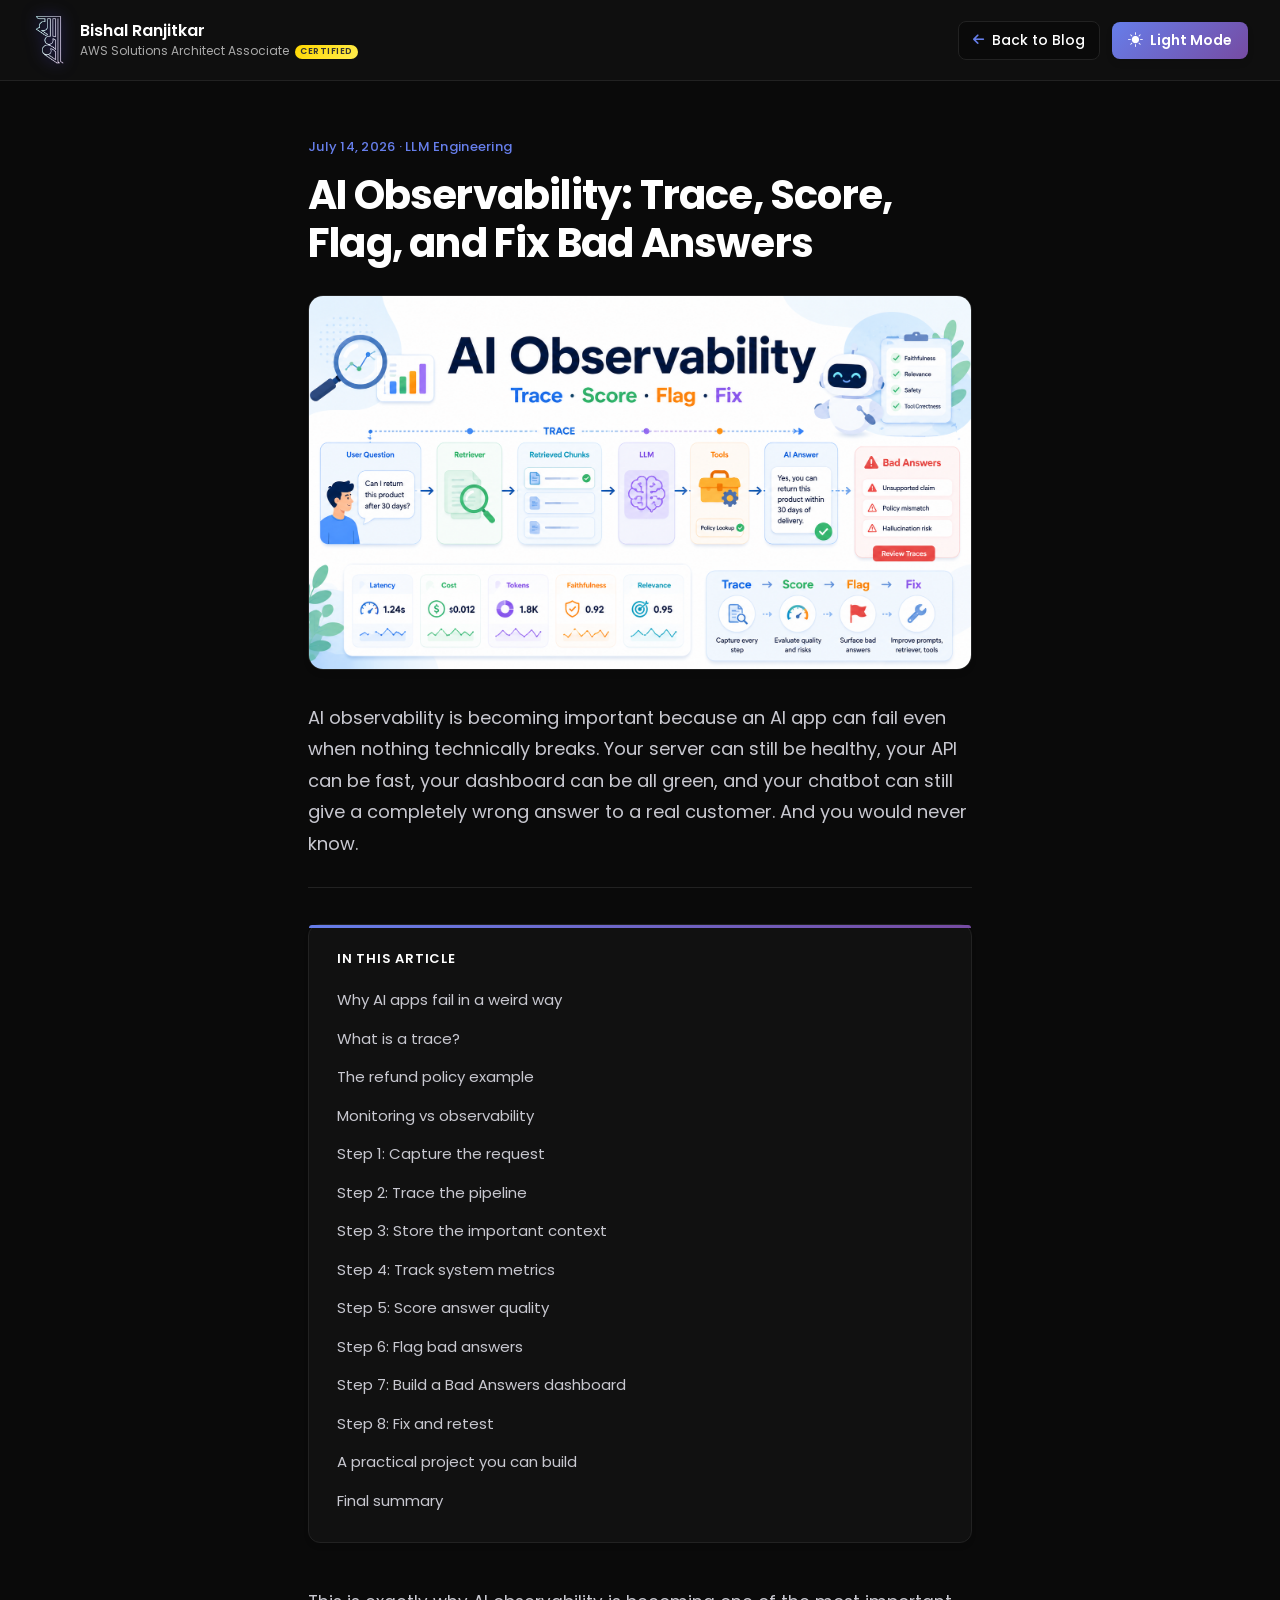
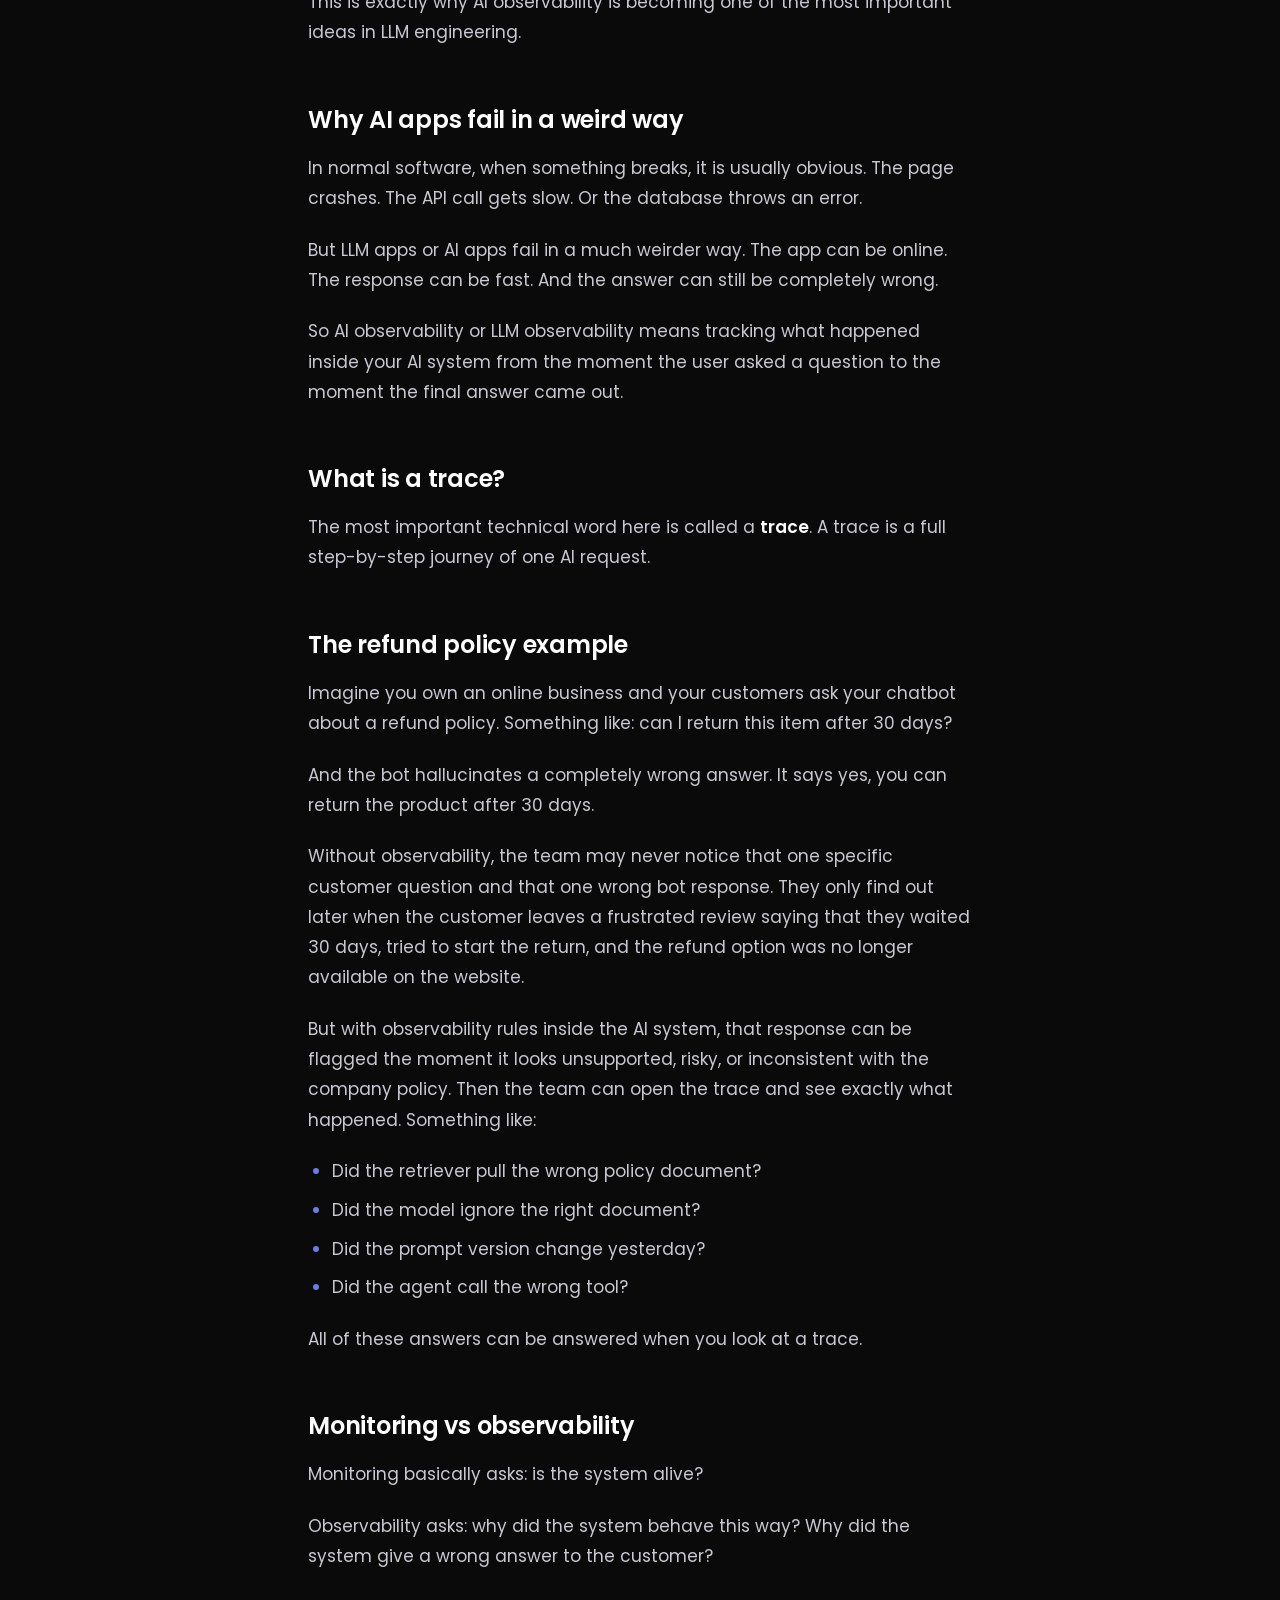
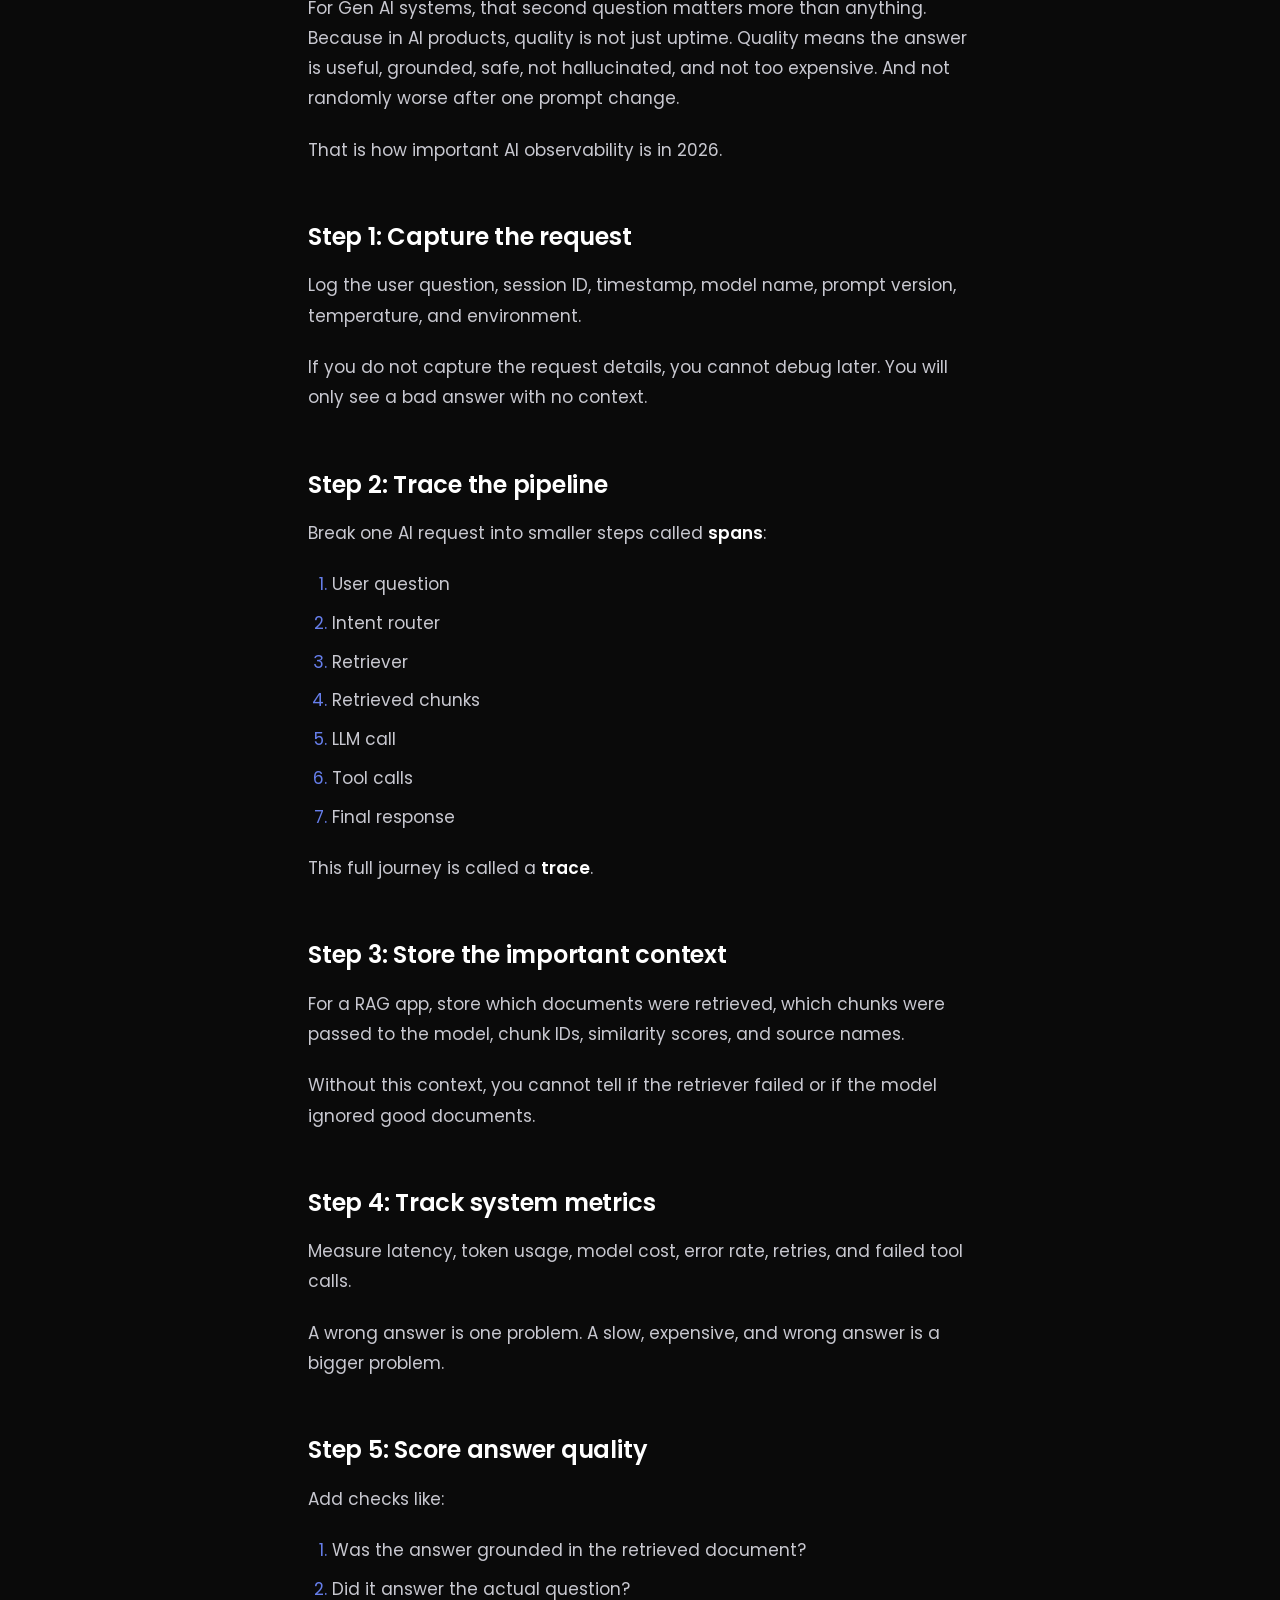
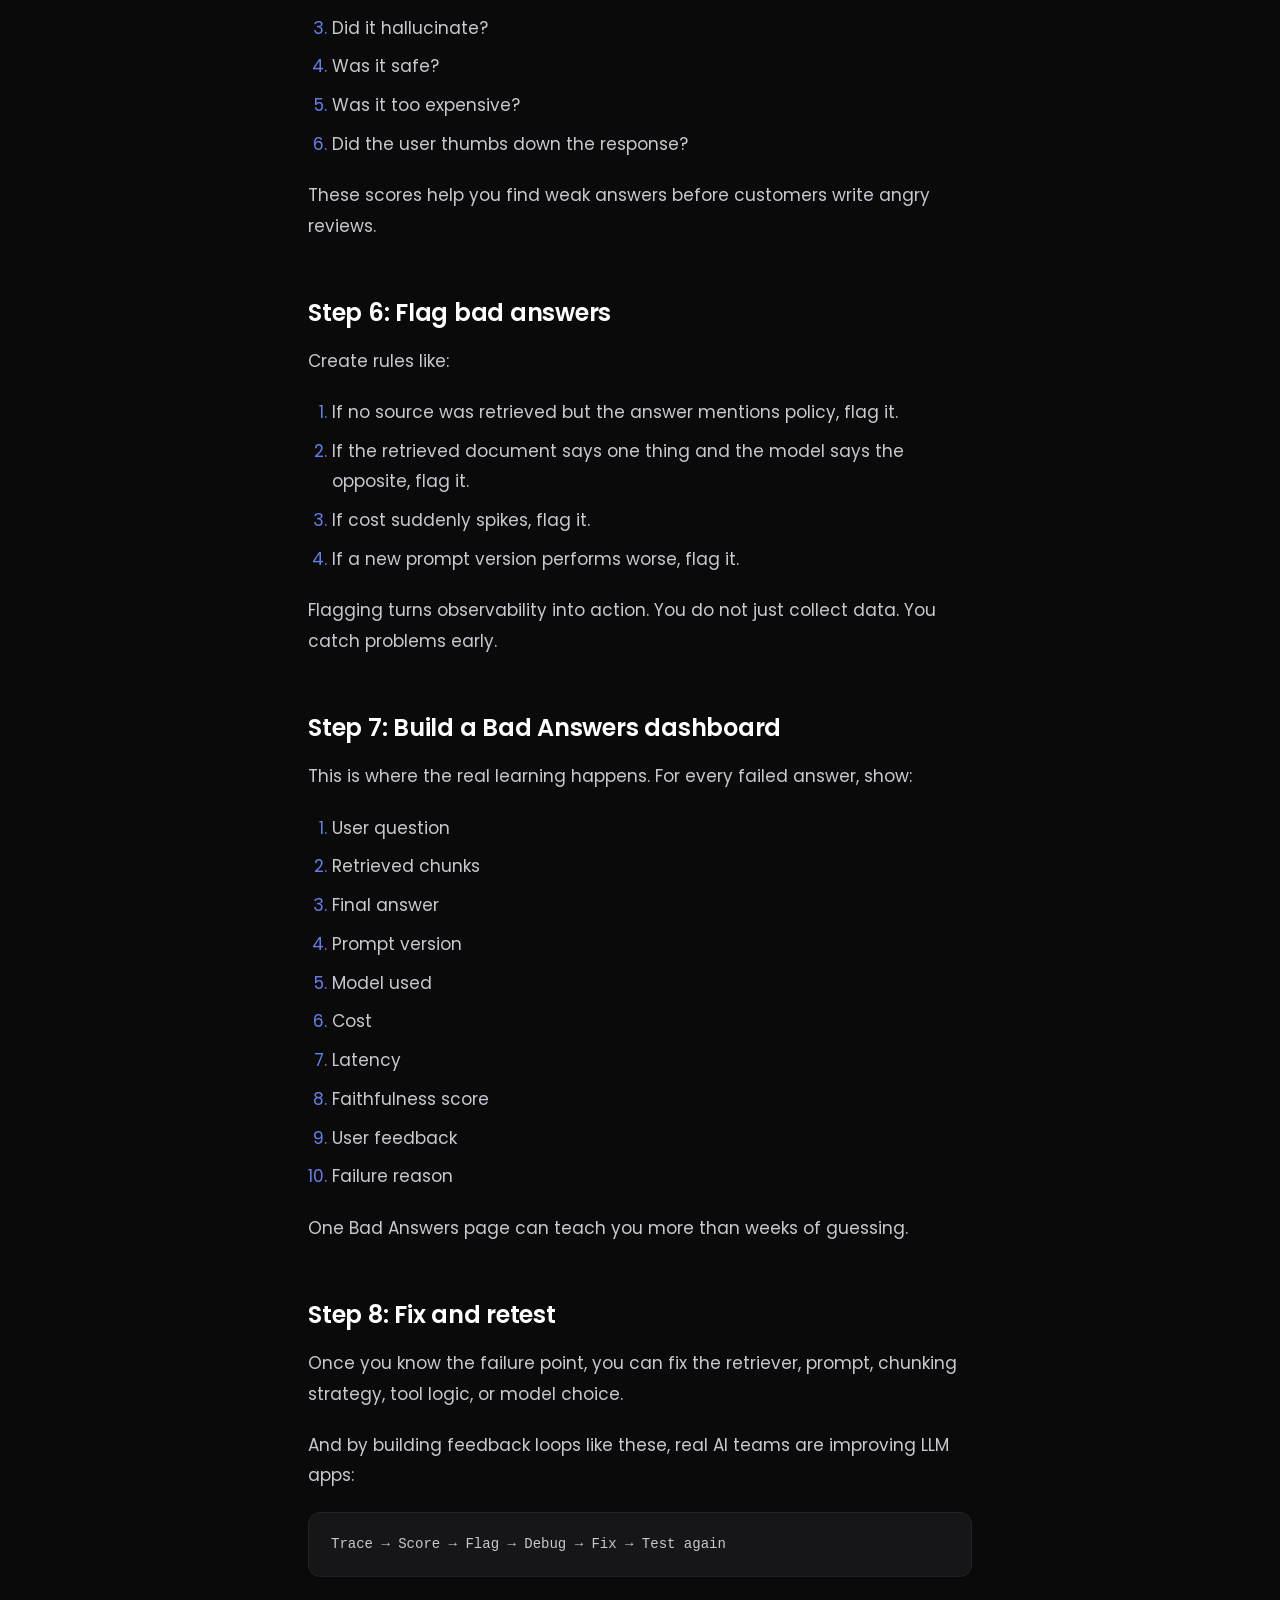
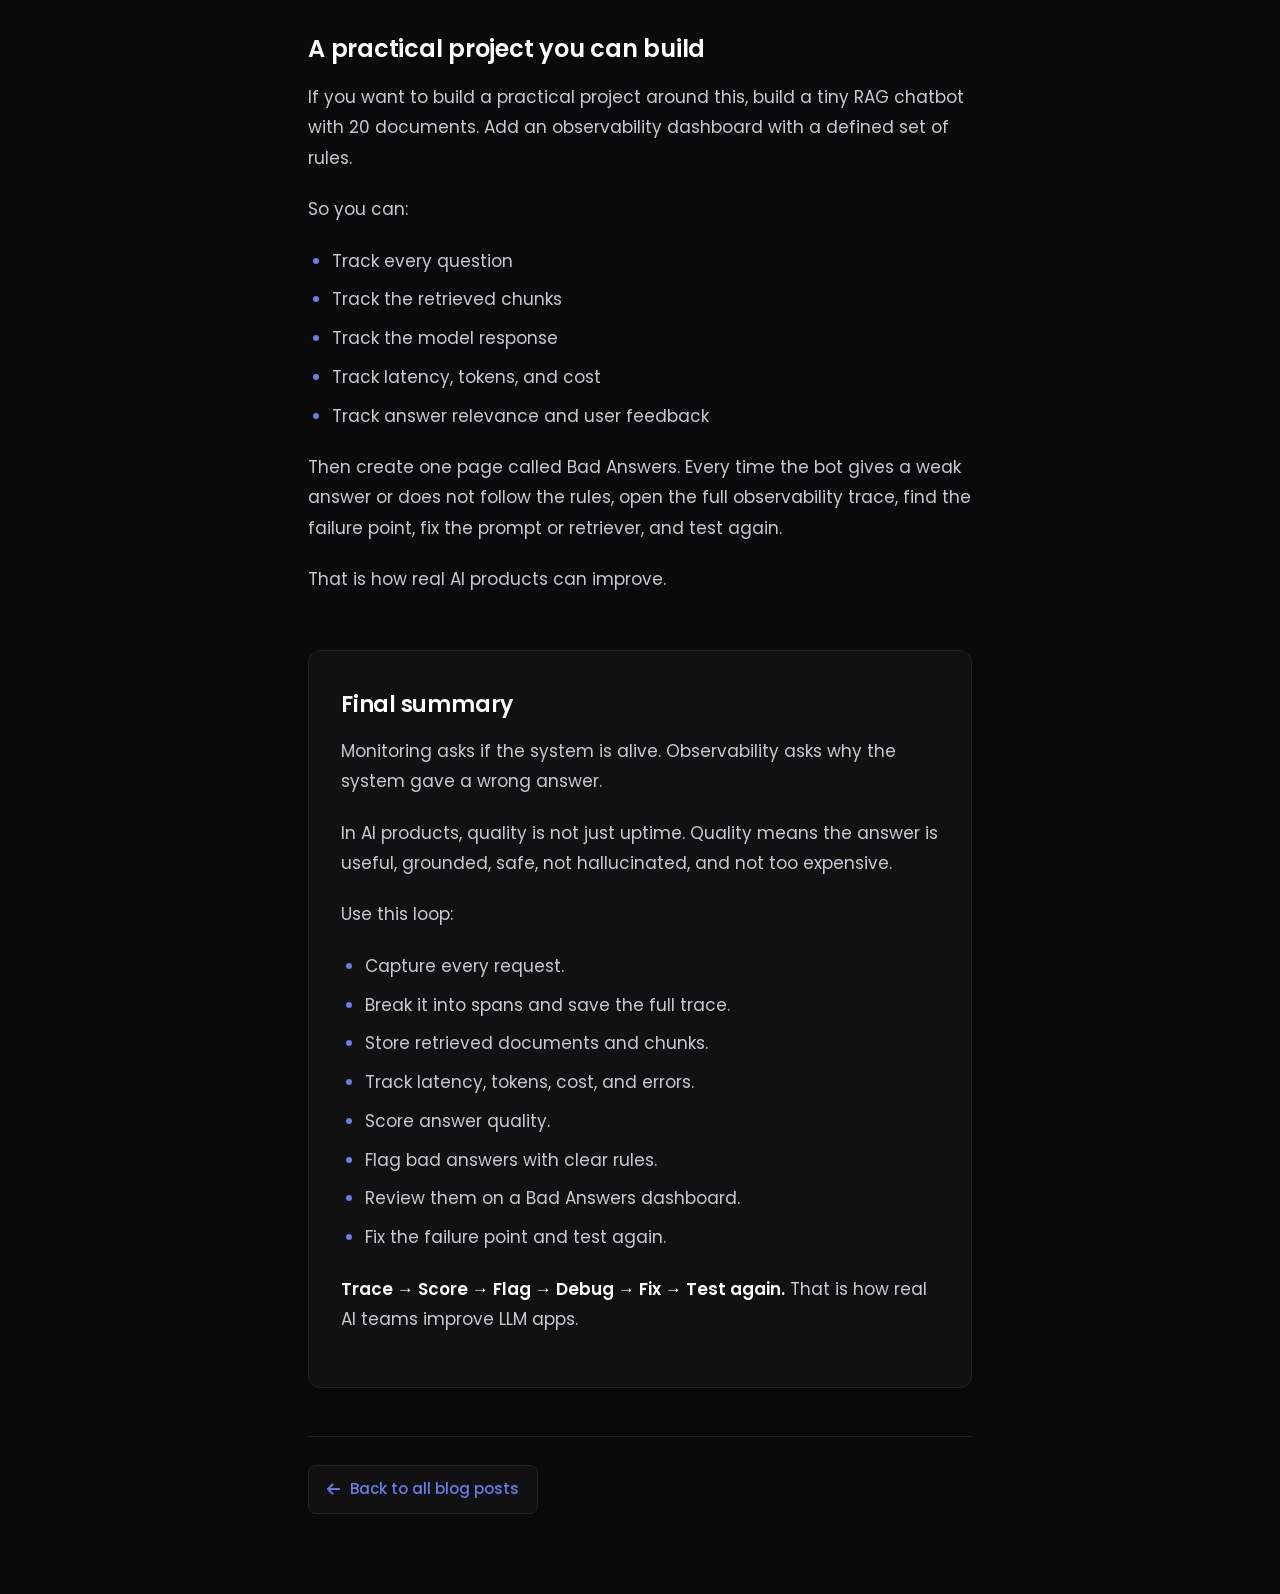
==== blog/ai-observability.html @ 238cf399 "ai observability" ====
<!DOCTYPE html>
<html lang="en" data-theme="dark">

<head>
  <meta charset="UTF-8" />
  <meta name="viewport" content="width=device-width, initial-scale=1.0" />
  <title>AI Observability: Trace, Score, Flag, and Fix Bad Answers | Bishal Ranjitkar</title>
  <meta name="description"
    content="AI observability means tracking what happened inside your AI system from the user question to the final answer. Learn traces, spans, RAG context, metrics, quality scores, bad answer flags, and the fix loop." />
  <link rel="canonical" href="https://bishalranjitkar.tech/blog/ai-observability.html" />

  <meta property="og:type" content="article" />
  <meta property="og:site_name" content="Bishal Ranjitkar" />
  <meta property="og:title" content="AI Observability: Trace, Score, Flag, and Fix Bad Answers" />
  <meta property="og:description"
    content="Why AI apps fail even when servers look healthy, what a trace is, and an 8-step guide to capture, score, flag, and fix bad LLM answers." />
  <meta property="og:url" content="https://bishalranjitkar.tech/blog/ai-observability.html" />
  <meta property="og:image" content="https://bishalranjitkar.tech/images/ai-observability.png" />
  <meta property="og:image:secure_url" content="https://bishalranjitkar.tech/images/ai-observability.png" />
  <meta property="og:image:type" content="image/png" />
  <meta property="og:image:width" content="1672" />
  <meta property="og:image:height" content="941" />
  <meta property="og:image:alt" content="AI Observability cover: Trace, Score, Flag, Fix pipeline with metrics and Bad Answers panel" />

  <meta name="twitter:card" content="summary_large_image" />
  <meta name="twitter:title" content="AI Observability: Trace, Score, Flag, and Fix Bad Answers" />
  <meta name="twitter:description"
    content="Why AI apps fail even when servers look healthy, what a trace is, and an 8-step guide to capture, score, flag, and fix bad LLM answers." />
  <meta name="twitter:image" content="https://bishalranjitkar.tech/images/ai-observability.png" />
  <meta name="twitter:image:alt" content="AI Observability cover: Trace, Score, Flag, Fix pipeline with metrics and Bad Answers panel" />

  <link rel="preconnect" href="https://fonts.googleapis.com" />
  <link rel="preconnect" href="https://fonts.gstatic.com" crossorigin />
  <link href="https://fonts.googleapis.com/css2?family=Poppins:wght@300;400;500;600;700&display=swap"
    rel="stylesheet" />
  <link rel="icon" type="image/png" href="../images/devops.png" />
  <link rel="stylesheet" href="https://cdnjs.cloudflare.com/ajax/libs/font-awesome/6.0.0-beta3/css/all.min.css" />
  <link rel="stylesheet" href="https://cdn.jsdelivr.net/npm/bootstrap-icons@1.11.3/font/bootstrap-icons.min.css" />
  <link rel="stylesheet" href="../style.css" />
</head>

<body class="blog-post-page">
  <header class="blog-post-header">
    <a href="../index.html" class="blog-post-brand" aria-label="Home">
      <img src="../images/logo.png" alt="" class="blog-post-brand-logo" />
      <div class="blog-post-brand-info">
        <span class="blog-post-brand-name">Bishal Ranjitkar</span>
        <p class="blog-post-brand-title">AWS Solutions Architect Associate <span class="certified-tag">Certified</span></p>
      </div>
    </a>
    <nav class="blog-post-header-actions" aria-label="Blog navigation">
      <a href="../index.html#blog" class="blog-post-back">
        <i class="fa-solid fa-arrow-left" aria-hidden="true"></i>
        <span>Back to Blog</span>
      </a>
      <button type="button" class="blog-post-theme-toggle" id="blog-theme-toggle" aria-label="Toggle theme">
        <i class="bi bi-brightness-high-fill icon" aria-hidden="true"></i>
        <span id="blog-theme-text">Light Mode</span>
      </button>
    </nav>
  </header>

  <article class="blog-post-container">
    <p class="blog-post-meta">July 14, 2026 · LLM Engineering</p>
    <h1>AI Observability: Trace, Score, Flag, and Fix Bad Answers</h1>

    <figure class="blog-post-cover">
      <img src="../images/ai-observability.png"
        alt="AI Observability cover showing Trace, Score, Flag, Fix pipeline with metrics and Bad Answers panel"
        width="1672" height="941" />
    </figure>

    <p class="blog-post-lead">
      AI observability is becoming important because an AI app can fail even when nothing technically breaks.
      Your server can still be healthy, your API can be fast, your dashboard can be all green, and your chatbot can
      still give a completely wrong answer to a real customer. And you would never know.
    </p>

    <nav class="blog-post-toc" aria-label="Table of contents">
      <h2>In this article</h2>
      <ul>
        <li><a href="#why-it-matters">Why AI apps fail in a weird way</a></li>
        <li><a href="#what-is-trace">What is a trace?</a></li>
        <li><a href="#refund-example">The refund policy example</a></li>
        <li><a href="#monitoring-vs-observability">Monitoring vs observability</a></li>
        <li><a href="#step-1">Step 1: Capture the request</a></li>
        <li><a href="#step-2">Step 2: Trace the pipeline</a></li>
        <li><a href="#step-3">Step 3: Store the important context</a></li>
        <li><a href="#step-4">Step 4: Track system metrics</a></li>
        <li><a href="#step-5">Step 5: Score answer quality</a></li>
        <li><a href="#step-6">Step 6: Flag bad answers</a></li>
        <li><a href="#step-7">Step 7: Build a Bad Answers dashboard</a></li>
        <li><a href="#step-8">Step 8: Fix and retest</a></li>
        <li><a href="#practice-project">A practical project you can build</a></li>
        <li><a href="#summary">Final summary</a></li>
      </ul>
    </nav>

    <div class="blog-post-body">
      <p>
        This is exactly why AI observability is becoming one of the most important ideas in LLM engineering.
      </p>

      <h2 id="why-it-matters">Why AI apps fail in a weird way</h2>
      <p>
        In normal software, when something breaks, it is usually obvious. The page crashes. The API call gets slow.
        Or the database throws an error.
      </p>
      <p>
        But LLM apps or AI apps fail in a much weirder way. The app can be online. The response can be fast.
        And the answer can still be completely wrong.
      </p>
      <p>
        So AI observability or LLM observability means tracking what happened inside your AI system from the
        moment the user asked a question to the moment the final answer came out.
      </p>

      <h2 id="what-is-trace">What is a trace?</h2>
      <p>
        The most important technical word here is called a <strong>trace</strong>. A trace is a full step-by-step
        journey of one AI request.
      </p>

      <h2 id="refund-example">The refund policy example</h2>
      <p>
        Imagine you own an online business and your customers ask your chatbot about a refund policy.
        Something like: can I return this item after 30 days?
      </p>
      <p>
        And the bot hallucinates a completely wrong answer. It says yes, you can return the product after 30 days.
      </p>
      <p>
        Without observability, the team may never notice that one specific customer question and that one wrong bot
        response. They only find out later when the customer leaves a frustrated review saying that they waited 30
        days, tried to start the return, and the refund option was no longer available on the website.
      </p>
      <p>
        But with observability rules inside the AI system, that response can be flagged the moment it looks
        unsupported, risky, or inconsistent with the company policy. Then the team can open the trace and see exactly
        what happened. Something like:
      </p>
      <ul>
        <li>Did the retriever pull the wrong policy document?</li>
        <li>Did the model ignore the right document?</li>
        <li>Did the prompt version change yesterday?</li>
        <li>Did the agent call the wrong tool?</li>
      </ul>
      <p>All of these answers can be answered when you look at a trace.</p>

      <h2 id="monitoring-vs-observability">Monitoring vs observability</h2>
      <p>
        Monitoring basically asks: is the system alive?
      </p>
      <p>
        Observability asks: why did the system behave this way? Why did the system give a wrong answer to the
        customer?
      </p>
      <p>
        For Gen AI systems, that second question matters more than anything. Because in AI products, quality is not
        just uptime. Quality means the answer is useful, grounded, safe, not hallucinated, and not too expensive.
        And not randomly worse after one prompt change.
      </p>
      <p>
        That is how important AI observability is in 2026.
      </p>

      <h2 id="step-1">Step 1: Capture the request</h2>
      <p>
        Log the user question, session ID, timestamp, model name, prompt version, temperature, and environment.
      </p>
      <p>
        If you do not capture the request details, you cannot debug later. You will only see a bad answer with no
        context.
      </p>

      <h2 id="step-2">Step 2: Trace the pipeline</h2>
      <p>
        Break one AI request into smaller steps called <strong>spans</strong>:
      </p>
      <ol>
        <li>User question</li>
        <li>Intent router</li>
        <li>Retriever</li>
        <li>Retrieved chunks</li>
        <li>LLM call</li>
        <li>Tool calls</li>
        <li>Final response</li>
      </ol>
      <p>
        This full journey is called a <strong>trace</strong>.
      </p>

      <h2 id="step-3">Step 3: Store the important context</h2>
      <p>
        For a RAG app, store which documents were retrieved, which chunks were passed to the model, chunk IDs,
        similarity scores, and source names.
      </p>
      <p>
        Without this context, you cannot tell if the retriever failed or if the model ignored good documents.
      </p>

      <h2 id="step-4">Step 4: Track system metrics</h2>
      <p>
        Measure latency, token usage, model cost, error rate, retries, and failed tool calls.
      </p>
      <p>
        A wrong answer is one problem. A slow, expensive, and wrong answer is a bigger problem.
      </p>

      <h2 id="step-5">Step 5: Score answer quality</h2>
      <p>Add checks like:</p>
      <ol>
        <li>Was the answer grounded in the retrieved document?</li>
        <li>Did it answer the actual question?</li>
        <li>Did it hallucinate?</li>
        <li>Was it safe?</li>
        <li>Was it too expensive?</li>
        <li>Did the user thumbs down the response?</li>
      </ol>
      <p>
        These scores help you find weak answers before customers write angry reviews.
      </p>

      <h2 id="step-6">Step 6: Flag bad answers</h2>
      <p>Create rules like:</p>
      <ol>
        <li>If no source was retrieved but the answer mentions policy, flag it.</li>
        <li>If the retrieved document says one thing and the model says the opposite, flag it.</li>
        <li>If cost suddenly spikes, flag it.</li>
        <li>If a new prompt version performs worse, flag it.</li>
      </ol>
      <p>
        Flagging turns observability into action. You do not just collect data. You catch problems early.
      </p>

      <h2 id="step-7">Step 7: Build a Bad Answers dashboard</h2>
      <p>
        This is where the real learning happens. For every failed answer, show:
      </p>
      <ol>
        <li>User question</li>
        <li>Retrieved chunks</li>
        <li>Final answer</li>
        <li>Prompt version</li>
        <li>Model used</li>
        <li>Cost</li>
        <li>Latency</li>
        <li>Faithfulness score</li>
        <li>User feedback</li>
        <li>Failure reason</li>
      </ol>
      <p>
        One Bad Answers page can teach you more than weeks of guessing.
      </p>

      <h2 id="step-8">Step 8: Fix and retest</h2>
      <p>
        Once you know the failure point, you can fix the retriever, prompt, chunking strategy, tool logic, or model
        choice.
      </p>
      <p>
        And by building feedback loops like these, real AI teams are improving LLM apps:
      </p>
      <pre><code>Trace → Score → Flag → Debug → Fix → Test again</code></pre>

      <h2 id="practice-project">A practical project you can build</h2>
      <p>
        If you want to build a practical project around this, build a tiny RAG chatbot with 20 documents. Add an
        observability dashboard with a defined set of rules.
      </p>
      <p>So you can:</p>
      <ul>
        <li>Track every question</li>
        <li>Track the retrieved chunks</li>
        <li>Track the model response</li>
        <li>Track latency, tokens, and cost</li>
        <li>Track answer relevance and user feedback</li>
      </ul>
      <p>
        Then create one page called Bad Answers. Every time the bot gives a weak answer or does not follow the rules,
        open the full observability trace, find the failure point, fix the prompt or retriever, and test again.
      </p>
      <p>
        That is how real AI products can improve.
      </p>

      <section class="blog-post-summary" id="summary">
        <h2>Final summary</h2>
        <p>
          Monitoring asks if the system is alive. Observability asks why the system gave a wrong answer.
        </p>
        <p>
          In AI products, quality is not just uptime. Quality means the answer is useful, grounded, safe, not
          hallucinated, and not too expensive.
        </p>
        <p>Use this loop:</p>
        <ul>
          <li>Capture every request.</li>
          <li>Break it into spans and save the full trace.</li>
          <li>Store retrieved documents and chunks.</li>
          <li>Track latency, tokens, cost, and errors.</li>
          <li>Score answer quality.</li>
          <li>Flag bad answers with clear rules.</li>
          <li>Review them on a Bad Answers dashboard.</li>
          <li>Fix the failure point and test again.</li>
        </ul>
        <p>
          <strong>Trace → Score → Flag → Debug → Fix → Test again.</strong> That is how real AI teams improve LLM
          apps.
        </p>
      </section>

      <div class="blog-post-footer-nav">
        <a href="../index.html#blog"><i class="fa-solid fa-arrow-left"></i> Back to all blog posts</a>
      </div>
    </div>
  </article>

  <script>
    (function () {
      const toggleBtn = document.getElementById("blog-theme-toggle");
      const text = document.getElementById("blog-theme-text");
      const icon = toggleBtn.querySelector("i");

      let theme = localStorage.getItem("theme") || "dark";

      function applyTheme(t) {
        document.documentElement.setAttribute("data-theme", t);
        localStorage.setItem("theme", t);
        if (t === "dark") {
          icon.className = "bi bi-brightness-high-fill icon";
          text.textContent = "Light Mode";
        } else {
          icon.className = "bi bi-moon-stars-fill icon";
          text.textContent = "Dark Mode";
        }
      }

      applyTheme(theme);

      toggleBtn.addEventListener("click", function () {
        theme = theme === "dark" ? "light" : "dark";
        applyTheme(theme);
      });
    })();
  </script>
</body>

</html>
---- style.css ----
* {
  margin: 0;
  padding: 0;
  box-sizing: border-box;
}

/* --- THEME VARIABLES --- */
:root {
  /* Default Dark Mode */
  --bg-color: #0a0a0a;
  --secondary-bg: #111;
  --border-color: #222;
  --text-color: #fff;
  --secondary-text: #aaa;
  --highlight-color: #667eea;
  /* Button Gradient (Standard) */
  --accent-gradient: linear-gradient(135deg, #667eea 0%, #764ba2 100%);
  /* Text Gradient (Brighter for Dark Mode visibility) */
  --text-gradient: linear-gradient(135deg, #84a9ff 0%, #9c82e6 100%);
  --card-hover-shadow: rgba(118, 75, 162, 0.5);
  --button-text: #fff;
  /* n8n Chat Variables (WhatsApp Green Theme) */
  --chat--color--primary: #128C7E;
  --chat--color--secondary: #25D366;
  --chat--background-color: var(--bg-color);
  --chat--header--background: linear-gradient(135deg, #25D366 0%, #128C7E 100%);
  --chat--header--color: #fff;
  --chat--message--bot--background: var(--secondary-bg);
  --chat--message--bot--color: var(--text-color);
  --chat--message--user--background: #25D366;
  --chat--message--user--color: #fff;
  --chat--toggle--background: linear-gradient(135deg, #25D366 0%, #128C7E 100%);
  --chat--toggle--color: #fff;
  --chat--font-family: "Poppins", sans-serif;
}


/* Light Mode Overrides */
[data-theme="light"] {
  --bg-color: #f8f9fa;
  --secondary-bg: #ffffff;
  --border-color: #e2e8f0;
  --text-color: #2d3748;
  --secondary-text: #4a5568;
  --highlight-color: #4f46e5;
  /* In Light Mode, Text matches Button exactly */
  --accent-gradient: linear-gradient(135deg, #4f46e5 0%, #7c3aed 100%);
  --text-gradient: var(--accent-gradient);
  --card-hover-shadow: rgba(79, 70, 229, 0.2);
  --button-text: #fff;

  /* n8n Chat Variables (Light Override) */
  --chat--background-color: var(--bg-color);
  --chat--message--bot--background: var(--secondary-bg);
  --chat--message--message-bot--color: var(--text-color);
}

body {
  font-family: "Poppins", sans-serif;
  background-color: var(--bg-color);
  color: var(--text-color);
  overflow-x: hidden;
  transition: background-color 0.3s ease, color 0.3s ease;
}

.container {
  display: flex;
  min-height: 100vh;
}

.sidebar {
  width: 270px;
  background-color: var(--secondary-bg);
  padding: 20px 0;
  border-right: 1px solid var(--border-color);
  position: fixed;
  height: 100vh;
  overflow-y: auto;
  display: flex;
  flex-direction: column;
  align-items: center;
  transition: transform 0.3s ease-in-out, background-color 0.3s ease, border-color 0.3s ease;
}

.profile,
.nav-item:not(#theme-toggle) {
  width: 90%;
}

a.profile {
  text-decoration: none;
  color: inherit;
  cursor: pointer;
}

a.profile:focus-visible {
  outline: 2px solid var(--highlight-color);
  outline-offset: 4px;
  border-radius: 8px;
}

.profile {
  display: flex;
  align-items: center;
  margin-bottom: 10px;
  padding-bottom: 12px;
  border-bottom: 1px solid var(--border-color);
}

.profile-logo {
  width: 45px;
  height: 65px;
  /* Fixed height to match text roughly */
  object-fit: contain;
  margin-right: -8px;
  /* Pull text slightly closer if needed, or adjust */
  filter: drop-shadow(0 0 8px rgba(79, 70, 229, 0.8));
}

[data-theme="light"] .profile-logo {
  /* Use invert to make white text black, then apply a strong color filter to get the purple/blue brand color */
  filter: invert(30%) sepia(90%) saturate(3000%) hue-rotate(240deg) brightness(90%) contrast(110%);
}

.profile-info {
  flex: 1;
  margin-left: 15px;
}

.profile-info h2 {
  font-size: 1.2rem;
  font-weight: 600;
  margin-bottom: 4px;
}

.profile-info p {
  font-size: 0.85rem;
  color: var(--secondary-text);
}

.profile-info .certified-tag {
  margin-left: 4px;
  padding: 1px 6px;
  font-size: 0.6rem;
}

.nav-item {
  display: flex;
  align-items: center;
  padding: 13px 16px;
  margin-bottom: 6px;
  border-radius: 10px;
  cursor: pointer;
  transition: all 0.3s ease;
  font-size: 1rem;
  font-weight: 500;
  width: 90%;
  color: var(--secondary-text);
}

.nav-item:hover {
  background-color: rgba(255, 255, 255, 0.05);
  transform: translateX(4px);
  color: var(--text-color);
}

[data-theme="light"] .nav-item:hover {
  background-color: rgba(0, 0, 0, 0.05);
}

.nav-item.active {
  background-color: rgba(255, 255, 255, 0.05);
  color: var(--text-color);
  border-left: 3px solid var(--highlight-color);
}

[data-theme="light"] .nav-item.active {
  background-color: rgba(0, 0, 0, 0.05);
}

.nav-item .icon {
  margin-right: 15px;
  font-size: 1.1rem;
  min-width: 20px;
  text-align: center;
}

.nav-item[data-section="contact"] {
  margin-bottom: 18px;
}

/* --- THEME TOGGLE BUTTON STYLES --- */
#theme-toggle {
  margin-top: auto;
  /* Push to bottom */
  margin-bottom: 20px;
  /* Space from bottom edge */
  width: 80%;
  /* Slightly narrower than full width for button look */
  background: var(--accent-gradient);
  /* Gradient background */
  color: #fff !important;
  /* Force white text */
  border: none;
  border-radius: 8px;
  /* Rounded corners */
  justify-content: center;
  /* Center text */
  padding: 8px 16px;
  align-self: center;
  /* Center in sidebar */
  box-shadow: 0 4px 6px rgba(0, 0, 0, 0.1);
  font-weight: 600;
}

#theme-toggle:hover {
  transform: translateY(-2px);
  box-shadow: 0 5px 15px rgba(102, 126, 234, 0.4);
  background: var(--accent-gradient);
  color: #fff;
}

#theme-toggle .icon {
  color: #fff !important;
  margin-right: 8px;
  font-size: 0.9rem;
}

[data-theme="light"] #theme-toggle:hover {
  background: var(--accent-gradient);
  color: #fff;
}

/* --- SIDEBAR FOOTER (CTRL + K Hint) --- */
.sidebar-footer {
  padding-bottom: 15px;
  width: 100%;
  text-align: center;
  font-size: 0.8rem;
  color: var(--secondary-text);
}

.sidebar-footer kbd {
  background-color: var(--bg-color);
  border: 1px solid var(--border-color);
  border-radius: 4px;
  padding: 2px 6px;
  font-family: "Consolas", monospace;
  font-size: 0.75rem;
  box-shadow: 0 2px 0 var(--border-color);
  margin: 0 2px;
  color: var(--text-color);
}

.main-content {
  flex: 1;
  margin-left: 280px;
  padding: 40px 60px;
  transition: margin-left 0.3s ease;
}

.section {
  display: none;
  animation: fadeIn 0.8s ease-in-out;
  scroll-margin-top: 80px;
}

.section.active {
  display: block;
}

@keyframes fadeIn {
  from {
    opacity: 0;
    transform: translateY(20px);
  }

  to {
    opacity: 1;
    transform: translateY(0);
  }
}

@keyframes float {
  0% {
    transform: translateY(0);
  }

  50% {
    transform: translateY(20px);
  }

  100% {
    transform: translateY(0);
  }
}

.hero {
  display: flex;
  align-items: center;
  justify-content: space-between;
  margin-bottom: 60px;
  gap: 40px;
  flex-wrap: wrap-reverse;
}

.hero-text {
  flex: 1;
  min-width: 300px;
}

.hero h1 {
  font-size: 3rem;
  font-weight: 600;
  line-height: 1.2;
  margin-bottom: 1rem;
}

.hero h1 .intro-line {
  font-size: 3rem;
}

.hero h1 .title-line {
  font-size: 2.2rem;
  display: inline-block;
  margin-top: 0.3rem;

}

/* UPDATED: Uses --text-gradient for brightness control */
.hero .highlight {
  background: var(--text-gradient);
  -webkit-background-clip: text;
  -webkit-text-fill-color: transparent;
  background-clip: text;
}

.hero p {
  font-size: 1rem;
  color: var(--secondary-text);
  line-height: 1.8;
  max-width: 600px;
  margin-bottom: 2rem;
  text-align: left;
}

.hero-buttons {
  display: flex;
  gap: 15px;
  margin-top: 2rem;
  flex-wrap: wrap;
}

.btn {
  display: inline-flex;
  align-items: center;
  padding: 12px 24px;
  border-radius: 8px;
  font-weight: 500;
  text-decoration: none;
  transition: all 0.3s ease;
  font-size: 1rem;
}

.btn i {
  margin-right: 8px;
}

.btn-primary {
  background: var(--accent-gradient);
  color: #fff;
  border: none;
}

.btn-secondary {
  background-color: transparent;
  border: 2px solid var(--highlight-color);
  color: var(--highlight-color);
}

.btn-primary:hover {
  box-shadow: 0 5px 15px rgba(102, 126, 234, 0.4);
  transform: translateY(-2px);
}

.btn-secondary:hover {
  background-color: var(--highlight-color);
  color: #fff;
  transform: translateY(-2px);
}

.hero-image {
  width: 350px;
  height: 350px;
  border-radius: 50%;
  object-fit: cover;
  border: 4px solid var(--secondary-bg);
  box-shadow: 0 0 20px rgba(102, 126, 234, 0.3);
  animation: float 4s ease-in-out infinite;
}

.skills-section {
  margin-top: 60px;
}

.skills-section h3 {
  font-size: 1.5rem;
  margin-bottom: 30px;
  color: var(--text-color);
}

.skills-grid {
  display: grid;
  grid-template-columns: repeat(4, 1fr);
  gap: 20px;
}

.skill-card {
  background-color: var(--secondary-bg);
  padding: 20px;
  border-radius: 12px;
  border: 2px solid transparent;
  text-align: center;
  cursor: pointer;
  position: relative;
  transition: all 0.3s ease;
  z-index: 0;
  overflow: hidden;
  box-shadow: 0 4px 6px rgba(0, 0, 0, 0.1);
}

.skill-card::before {
  content: "";
  position: absolute;
  inset: 0;
  border-radius: 12px;
  padding: 2px;
  background: linear-gradient(135deg, #667eea, #764ba2);
  -webkit-mask: linear-gradient(#fff 0 0) content-box,
    linear-gradient(#fff 0 0);
  -webkit-mask-composite: xor;
  mask: linear-gradient(#fff 0 0) content-box,
    linear-gradient(#fff 0 0);
  mask-composite: exclude;
  mask-composite: exclude;
  z-index: -1;
  opacity: 0;
  transition: opacity 0.4s ease;
}

.skill-card:hover::before {
  opacity: 1;
}

.skill-card:hover {
  transform: translateY(-5px);
  box-shadow: 0 0 25px var(--card-hover-shadow);
}

.skill-card .icon {
  font-size: 2.5rem;
  margin-bottom: 10px;
  transition: transform 0.3s ease;
}

[data-theme="dark"] .skill-card .icon i,
[data-theme="dark"] .skill-card .icon img {
  filter: brightness(0) invert(1);
}

[data-theme="light"] .skill-card .icon i,
[data-theme="light"] .skill-card .icon img {
  filter: brightness(0);
  color: #000;
}

.skill-card:hover .icon {
  transform: scale(1.1);
}

.skill-modal {
  display: none;
  position: fixed;
  top: 0;
  left: 0;
  right: 0;
  bottom: 0;
  background: rgba(0, 0, 0, 0.7);
  justify-content: center;
  align-items: center;
  z-index: 2000;
  padding: 20px;
}

.skill-modal.active {
  display: flex;
  animation: simpleFade 0.3s ease;
}

.modal-content {
  background-color: var(--secondary-bg);
  border-radius: 16px;
  padding: 30px;
  max-width: 500px;
  width: 100%;
  text-align: center;
  position: relative;
  border: none;
  overflow: hidden;
  z-index: 0;
  box-shadow: 0 0 25px var(--card-hover-shadow);
  animation: simpleFade 0.3s ease;
  color: var(--text-color);
}

.modal-icon {
  font-size: 5rem;
  /* Increased from 3rem */
  margin-bottom: 20px;
  display: flex;
  justify-content: center;
  align-items: center;
  transition: transform 0.3s ease;
}

.modal-icon img,
.modal-icon svg {
  width: 80px;
  /* Force image scaling */
  height: 80px;
}

[data-theme="dark"] .modal-icon i,
[data-theme="dark"] .modal-icon img {
  filter: brightness(0) invert(1);
}

[data-theme="light"] .modal-icon i,
[data-theme="light"] .modal-icon img {
  filter: brightness(0);
  color: #000;
}

.modal-content h3 {
  font-size: 1.5rem;
  margin-bottom: 10px;
}

.modal-content p {
  color: var(--secondary-text);
  font-size: 0.95rem;
  line-height: 1.6;
}

/* --- CERTIFICATE MODAL STYLES --- */
.cert-modal {
  display: none;
  position: fixed;
  top: 0;
  left: 0;
  right: 0;
  bottom: 0;
  background: rgba(0, 0, 0, 0.8);
  justify-content: center;
  align-items: center;
  z-index: 2000;
  padding: 20px;
}

.cert-modal.active {
  display: flex;
  animation: simpleFade 0.3s ease;
}

.cert-modal .modal-content {
  max-width: 500px;
  max-height: 85vh;
  overflow-y: auto;
}

.cert-modal-issuer {
  color: var(--highlight-color);
  font-weight: 500;
  margin-bottom: 5px;
}

.cert-modal-date {
  font-size: 0.85rem;
  color: var(--secondary-text);
  margin-bottom: 20px;
}

.cert-modal-image-container {
  width: 100%;
  margin-bottom: 25px;
  background: #000;
  border-radius: 8px;
  overflow: hidden;
  border: 1px solid var(--border-color);
}

.cert-modal-image-container img {
  width: 100%;
  height: auto;
  max-height: 350px;
  display: block;
  object-fit: contain;
}

.cert-modal-buttons {
  display: flex;
  justify-content: center;
}

.close-modal {
  position: absolute;
  top: 12px;
  right: 16px;
  font-size: 1.3rem;
  color: var(--secondary-text);
  cursor: pointer;
  transition: color 0.2s ease;
}

.close-modal:hover {
  color: var(--highlight-color);
}

@keyframes slideUp {
  from {
    transform: translateY(20px);
    opacity: 0;
  }

  to {
    transform: translateY(0);
    opacity: 1;
  }
}

@keyframes simpleFade {
  from {
    opacity: 0;
  }

  to {
    opacity: 1;
  }
}

.projects-grid,
.certificates-grid,
.blog-grid {
  display: grid;
  grid-template-columns: repeat(auto-fit, minmax(320px, 1fr));
  gap: 30px;
  margin-top: 30px;
}

.project-card.hidden,
.certificate-card.hidden,
.blog-card.hidden {
  display: none;
}

.project-card,
.certificate-card,
.blog-card {
  background-color: var(--secondary-bg);
  border-radius: 15px;
  overflow: hidden;
  border: 1px solid var(--border-color);
  transition: all 0.4s ease;
  cursor: pointer;
  text-decoration: none;
  color: inherit;
  display: flex;
  flex-direction: column;
  height: 100%;
  position: relative;
  box-shadow: 0 4px 6px rgba(0, 0, 0, 0.05);
}

.project-card {
  cursor: default;
}

.project-card:hover,
.certificate-card:hover,
.blog-card:hover {
  transform: translateY(-8px);
  border-color: var(--highlight-color);
  box-shadow: 0 20px 40px rgba(0, 0, 0, 0.1);
}

.project-image {
  width: 100%;
  height: 200px;
  display: flex;
  align-items: center;
  justify-content: center;
  position: relative;
  overflow: hidden;
  background-color: #000;
}

.project-image img {
  width: 100%;
  height: 100%;
  object-fit: cover;
  transition: transform 0.4s ease;
}

.project-card>a {
  display: block;
  text-decoration: none;
  color: inherit;
}

.project-card>a:hover .project-image img {
  transform: scale(1.05);
}

.project-content {
  padding: 25px;
  display: flex;
  flex-direction: column;
  flex-grow: 1;
}

.project-title {
  font-size: 1.25rem;
  font-weight: 600;
  margin-bottom: 10px;
}

.project-description {
  font-size: 0.875rem;
  color: var(--secondary-text);
  line-height: 1.6;
  margin-bottom: 15px;
  flex-grow: 1;
}

.project-tech {
  display: flex;
  flex-wrap: wrap;
  gap: 8px;
}

.tech-tag {
  background-color: var(--bg-color);
  border: 1px solid var(--border-color);
  color: var(--secondary-text);
  padding: 4px 12px;
  border-radius: 20px;
  font-size: 0.75rem;
  white-space: nowrap;
}

.project-buttons {
  display: flex;
  gap: 10px;
  margin-top: 15px;
  padding-top: 15px;
  border-top: 1px solid var(--border-color);
}

.btn-small {
  padding: 8px 16px;
  font-size: 0.85rem;
  flex-grow: 1;
  justify-content: center;
}

.blog-grid {
  display: grid;
  grid-template-columns: repeat(auto-fit, minmax(280px, 1fr));
  gap: 30px;
  margin-top: 30px;
}

.blog-card {
  background-color: var(--secondary-bg);
  border-radius: 12px;
  padding: 25px;
  border: 1px solid var(--border-color);
  transition: all 0.3s ease;
  cursor: pointer;
  display: flex;
  flex-direction: column;
  height: 100%;
}

.blog-card:hover {
  transform: translateY(-5px);
  border-color: var(--highlight-color);
}

.blog-date {
  color: var(--highlight-color);
  font-size: 0.75rem;
  margin-bottom: 10px;
}

.blog-title {
  font-size: 1.125rem;
  font-weight: 600;
  margin-bottom: 12px;
  line-height: 1.3;
}

.blog-excerpt {
  color: var(--secondary-text);
  font-size: 0.875rem;
  line-height: 1.5;
  margin-bottom: 15px;
  flex-grow: 1;
}

.read-more {
  color: var(--highlight-color);
  font-size: 0.8125rem;
  text-decoration: none;
  font-weight: 500;
  display: inline-block;
  margin-top: auto;
}

.videos-grid {
  display: grid;
  grid-template-columns: repeat(auto-fit, minmax(300px, 1fr));
  gap: 30px;
  margin-top: 30px;
}

.video-card {
  background-color: var(--secondary-bg);
  border-radius: 15px;
  overflow: hidden;
  border: 1px solid var(--border-color);
  transition: all 0.4s ease;
  display: flex;
  flex-direction: column;
  height: 100%;
}

.video-card:hover {
  transform: translateY(-8px);
  border-color: var(--highlight-color);
  box-shadow: 0 20px 40px rgba(0, 0, 0, 0.1);
}

.video-image {
  position: relative;
  width: 100%;
  height: 200px;
  overflow: hidden;
  background-color: #000;
}

.video-image img {
  width: 100%;
  height: 100%;
  object-fit: cover;
  transition: transform 0.4s ease;
}

.video-card:hover .video-image img {
  transform: scale(1.05);
}

.video-overlay {
  position: absolute;
  top: 0;
  left: 0;
  width: 100%;
  height: 100%;
  background: rgba(0, 0, 0, 0.4);
  display: flex;
  justify-content: center;
  align-items: center;
  opacity: 0;
  transition: opacity 0.3s ease;
}

.video-card:hover .video-overlay {
  opacity: 1;
}

.video-overlay i {
  color: #fff;
  font-size: 3rem;
  filter: drop-shadow(0 0 10px rgba(0, 0, 0, 0.5));
}

.video-platform-tag {
  position: absolute;
  bottom: 10px;
  left: 10px;
  background: rgba(0, 0, 0, 0.7);
  color: #fff;
  padding: 4px 10px;
  border-radius: 6px;
  font-size: 0.75rem;
  display: flex;
  align-items: center;
  gap: 6px;
  z-index: 2;
  backdrop-filter: blur(4px);
  border: 1px solid rgba(255, 255, 255, 0.1);
}

.video-platform-tag i {
  font-size: 0.9rem;
}

.video-content {
  padding: 20px;
  display: flex;
  flex-direction: column;
  flex-grow: 1;
}

.video-type-tag {
  color: var(--highlight-color);
  font-size: 0.75rem;
  font-weight: 600;
  text-transform: uppercase;
  letter-spacing: 1px;
  margin-bottom: 8px;
}

.video-title {
  font-size: 1.2rem;
  font-weight: 600;
  margin-bottom: 10px;
  line-height: 1.4;
}

.video-description {
  font-size: 0.9rem;
  color: var(--secondary-text);
  line-height: 1.6;
}

.experience-timeline {
  margin-top: 30px;
  position: relative;
  padding-left: 20px;
}

.experience-timeline::before {
  content: "";
  position: absolute;
  top: 0;
  left: 27px;
  width: 2px;
  height: 100%;
  background: linear-gradient(180deg, var(--highlight-color) 0%, var(--border-color) 100%);
  animation: timelineGrow 1s ease-out forwards;
  transform-origin: top;
}

@keyframes timelineGrow {
  from {
    transform: scaleY(0);
    opacity: 0;
  }

  to {
    transform: scaleY(1);
    opacity: 1;
  }
}

.timeline-item {
  display: flex;
  margin-bottom: 50px;
  position: relative;
  opacity: 0;
  transform: translateY(30px) scale(0.95);
  transition: opacity 0.6s ease, transform 0.6s ease;
}

.timeline-item.animate-in {
  opacity: 1;
  transform: translateY(0) scale(1);
}



.timeline-item:nth-child(1) {
  transition-delay: 0.1s;
}

.timeline-item:nth-child(2) {
  transition-delay: 0.2s;
}

.timeline-item:nth-child(3) {
  transition-delay: 0.3s;
}

.timeline-dot {
  width: 14px;
  height: 14px;
  background-color: var(--highlight-color);
  border-radius: 50%;
  position: absolute;
  left: 20px;
  top: 6px;
  z-index: 2;
  border: 3px solid var(--bg-color);
  transition: all 0.3s ease;
  box-shadow: 0 0 0 0 rgba(102, 126, 234, 0.4);
}

.timeline-item:hover .timeline-dot {
  transform: scale(1.2);
  box-shadow: 0 0 0 8px rgba(102, 126, 234, 0.1);
  animation: dotPulse 1.5s ease-in-out infinite;
}

@keyframes dotPulse {

  0%,
  100% {
    box-shadow: 0 0 0 0 rgba(102, 126, 234, 0.4);
  }

  50% {
    box-shadow: 0 0 0 12px rgba(102, 126, 234, 0);
  }
}

.timeline-content {
  flex: 1;
  padding-left: 40px;
}

.job-title {
  font-size: 1.3rem;
  font-weight: 600;
  margin-bottom: 8px;
  color: var(--text-color);
  display: flex;
  align-items: center;
  gap: 10px;
  flex-wrap: wrap;
}

.job-type-tag {
  display: inline-block;
  background: linear-gradient(135deg, rgba(102, 126, 234, 0.15), rgba(118, 75, 162, 0.15));
  color: var(--highlight-color);
  padding: 4px 12px;
  border-radius: 20px;
  font-size: 0.7rem;
  font-weight: 600;
  text-transform: uppercase;
  letter-spacing: 0.5px;
  border: 1px solid var(--highlight-color);
}

.company {
  color: var(--highlight-color);
  font-size: 1.05rem;
  margin-bottom: 8px;
  font-weight: 500;
}

.job-duration {
  color: var(--secondary-text);
  font-size: 0.875rem;
  margin-bottom: 20px;
  font-weight: 400;
}

.job-description {
  color: var(--secondary-text);
  line-height: 1.6;
  font-size: 0.9rem;
}

.job-description-list {
  list-style: none;
  padding: 0;
  margin: 0;
  max-height: 0;
  opacity: 0;
  overflow: hidden;
  transition: max-height 0.5s ease-in-out, opacity 0.4s ease-in-out, margin-top 0.3s ease;
}

/* Expanded state - reveal description */
.timeline-item.expanded .job-description-list {
  max-height: 600px;
  opacity: 1;
  margin-top: 15px;
}

.job-bullet {
  color: var(--secondary-text);
  line-height: 1.8;
  font-size: 0.95rem;
  margin-bottom: 12px;
  padding-left: 24px;
  position: relative;
  opacity: 0;
  transform: translateX(-20px);
  animation: bulletFadeIn 0.5s ease forwards;
}

.job-bullet::before {
  content: "▸";
  position: absolute;
  left: 0;
  color: var(--highlight-color);
  font-weight: bold;
  font-size: 1.1rem;
}

@keyframes bulletFadeIn {
  from {
    opacity: 0;
    transform: translateX(-20px);
  }

  to {
    opacity: 1;
    transform: translateX(0);
  }
}

/* Ensure bullets animate when parent is visible */
.timeline-item.animate-in .job-bullet {
  animation: bulletFadeIn 0.5s ease forwards;
}

/* Expand/Collapse Indicator */
.expand-indicator {
  position: absolute;
  right: 15px;
  top: 10px;
  color: var(--highlight-color);
  font-size: 0.75rem;
  opacity: 0.6;
  transition: transform 0.3s ease, opacity 0.3s ease;
  pointer-events: none;
}

.timeline-item:hover .expand-indicator {
  opacity: 1;
}

.timeline-item.expanded .expand-indicator {
  transform: rotate(180deg);
}



.certificates-grid {
  display: grid;
  grid-template-columns: repeat(auto-fit, minmax(320px, 1fr));
  gap: 30px;
  margin-top: 30px;
}

.certificate-card {
  background-color: var(--secondary-bg);
  border-radius: 15px;
  border: 1px solid var(--border-color);
  transition: all 0.4s ease;
  cursor: pointer;
  text-decoration: none;
  color: inherit;
  display: flex;
  flex-direction: column;
  height: 100%;
  position: relative;
  padding: 30px;
  overflow: hidden;
}

.certificate-card:hover {
  transform: translateY(-8px);
  border-color: var(--highlight-color);
  box-shadow: 0 20px 40px rgba(0, 0, 0, 0.1);
}

.certificate-card::before {
  content: "";
  position: absolute;
  top: 0;
  left: 0;
  right: 0;
  height: 4px;
  background: var(--accent-gradient);
}

.certificate-header {
  display: flex;
  align-items: center;
  gap: 20px;
  margin-bottom: 20px;
}

.certificate-icon {
  width: 60px;
  height: 60px;
  background: var(--accent-gradient);
  border-radius: 15px;
  display: flex;
  align-items: center;
  justify-content: center;
  font-size: 2rem;
  flex-shrink: 0;
}

.certificate-info {
  flex: 1;
  display: flex;
  flex-direction: column;
}

.certificate-info h3 {
  font-size: 1.25rem;
  font-weight: 600;
  margin-bottom: 5px;
  color: var(--text-color);
}

.certified-tag {
  display: inline-block;
  background: linear-gradient(135deg, #ffd700 0%, #ffed4e 100%);
  color: #333;
  padding: 2px 8px;
  border-radius: 12px;
  font-size: 0.7rem;
  font-weight: 600;
  text-transform: uppercase;
  letter-spacing: 0.5px;
  margin-left: 2px;
  vertical-align: middle;
}

.certificate-issuer {
  color: var(--highlight-color);
  font-size: 0.9rem;
  font-weight: 500;
}

.certificate-date {
  color: var(--secondary-text);
  font-size: 0.8rem;
  margin-bottom: 20px;
}

.certificate-description {
  color: var(--secondary-text);
  font-size: 0.9rem;
  line-height: 1.6;
  margin-bottom: 25px;
  flex-grow: 1;
}

.certificate-skills {
  display: flex;
  flex-wrap: wrap;
  gap: 8px;
  margin-bottom: 20px;
  line-height: 1.2;
}

.certificate-skill-tag {
  background-color: var(--bg-color);
  color: var(--secondary-text);
  padding: 6px 14px;
  border-radius: 20px;
  font-size: 0.75rem;
  white-space: nowrap;
}

.certificate-links {
  display: flex;
  gap: 12px;
  margin-top: auto;
  padding-top: 15px;
  border-top: 1px solid var(--border-color);
}

.certificate-link {
  padding: 10px 18px;
  background-color: var(--bg-color);
  color: var(--text-color);
  text-decoration: none;
  border-radius: 8px;
  font-size: 0.8rem;
  transition: all 0.3s ease;
  display: flex;
  align-items: center;
  gap: 8px;
}

.certificate-link:hover {
  background-color: var(--highlight-color);
  color: #fff;
}

.certificate-badge {
  position: absolute;
  top: 20px;
  right: 20px;
  background: linear-gradient(135deg, #ffd700 0%, #ffed4e 100%);
  color: #333;
  padding: 5px 10px;
  border-radius: 6px;
  font-size: 0.7rem;
  font-weight: 600;
  text-transform: uppercase;
  letter-spacing: 0.5px;
}

.contact-grid {
  display: grid;
  grid-template-columns: repeat(auto-fit, minmax(220px, 1fr));
  gap: 20px;
  margin-top: 30px;
}

.contact-card {
  background-color: var(--secondary-bg);
  padding: 30px;
  border-radius: 15px;
  border: 1px solid var(--border-color);
  text-align: center;
  transition: all 0.3s ease;
  cursor: pointer;
  text-decoration: none;
  color: inherit;
  display: flex;
  flex-direction: column;
  align-items: center;
}

.contact-card:hover {
  transform: translateY(-8px);
  border-color: var(--highlight-color);
  box-shadow: 0 15px 30px rgba(102, 126, 234, 0.1);
}

.contact-card .icon {
  font-size: 2.5rem;
  margin-bottom: 20px;
  display: block;
  background: var(--accent-gradient);
  -webkit-background-clip: text;
  -webkit-text-fill-color: transparent;
  background-clip: text;
}

.contact-card .icon i {
  color: var(--text-color);
  background: none;
  -webkit-background-clip: unset;
  -webkit-text-fill-color: var(--text-color);
  background-clip: unset;
}

.contact-card h4 {
  font-size: 1.125rem;
  margin-bottom: 10px;
  font-weight: 600;
}

.contact-card p {
  color: var(--secondary-text);
  font-size: 0.875rem;
}

.section-header {
  margin-bottom: 40px;
}

.section-header h2 {
  font-size: 2.25rem;
  font-weight: 500;
  margin-bottom: 15px;
}

.section-header p {
  font-size: 1.125rem;
  color: var(--secondary-text);
  max-width: 600px;
}

.load-more-btn {
  display: flex;
  justify-content: center;
  margin-top: 40px;
}

.load-more-btn button {
  background: var(--secondary-bg);
  color: var(--highlight-color);
  border: 2px solid var(--highlight-color);
  padding: 12px 24px;
  border-radius: 8px;
  font-weight: 500;
  cursor: pointer;
  transition: all 0.3s ease;
  font-size: 1rem;
}

.load-more-btn button:hover {
  background: var(--highlight-color);
  color: #fff;
}

.mobile-menu-toggle {
  display: none;
}

.certificate-image-container img {
  display: block;
  width: 100%;
  height: auto;
  border-radius: 8px;
  box-shadow: 0 4px 10px rgba(0, 0, 0, 0.2);
}

/* --- COMMAND PALETTE STYLES (Updated for High Z-Index) --- */
.cmd-overlay {
  display: none;
  position: fixed;
  inset: 0;
  background: rgba(0, 0, 0, 0.6);
  backdrop-filter: blur(3px);
  justify-content: center;
  align-items: flex-start;
  padding-top: 10vh;
  z-index: 9999;
  /* Ensure top visibility */
  animation: fadeIn 0.2s ease;
}

.cmd-overlay.open {
  display: flex !important;
}

.cmd-palette {
  width: 500px;
  max-width: 90%;
  background: var(--secondary-bg);
  border: 1px solid var(--border-color);
  padding: 15px;
  border-radius: 12px;
  box-shadow: 0 20px 50px rgba(0, 0, 0, 0.3);
  display: flex;
  flex-direction: column;
}

#cmdInput {
  width: 100%;
  background: transparent;
  border: none;
  border-bottom: 1px solid var(--border-color);
  color: var(--text-color);
  font-size: 1rem;
  padding: 10px 5px;
  margin-bottom: 10px;
  font-family: inherit;
}

#cmdInput:focus {
  outline: none;
  border-bottom-color: var(--highlight-color);
}

#cmdList {
  max-height: 300px;
  overflow-y: auto;
}

.cmd-item {
  padding: 12px 15px;
  cursor: pointer;
  color: var(--secondary-text);
  border-radius: 8px;
  transition: all 0.2s ease;
  font-size: 0.95rem;
  display: flex;
  align-items: center;
  justify-content: space-between;
}

.cmd-item:hover {
  background-color: var(--bg-color);
  color: var(--text-color);
  padding-left: 20px;
}

.cmd-shortcut {
  font-size: 0.7rem;
  opacity: 0.5;
  border: 1px solid var(--border-color);
  padding: 2px 6px;
  border-radius: 4px;
}

@media (max-width: 1024px) {
  .container {
    flex-direction: column;
  }

  .mobile-menu-toggle {
    display: flex;
    position: fixed;
    top: 0;
    left: 0;
    width: 100%;
    height: 60px;
    background-color: var(--secondary-bg);
    border-bottom: 1px solid var(--border-color);
    z-index: 1001;
    justify-content: space-between;
    align-items: center;
    padding: 0 20px;
    cursor: default;
    font-weight: 600;
    gap: 12px;
  }

  .mobile-home-title {
    flex: 1;
    text-align: left;
    margin: 0;
    padding: 0;
    border: none;
    background: none;
    font: inherit;
    font-weight: 600;
    color: var(--text-color);
    cursor: pointer;
    min-width: 0;
  }

  .mobile-home-title:focus-visible {
    outline: 2px solid var(--highlight-color);
    outline-offset: 2px;
    border-radius: 4px;
  }

  .mobile-menu-toggle .menu-icon {
    font-size: 1.5rem;
    transition: transform 0.3s;
    cursor: pointer;
    flex-shrink: 0;
    padding: 8px;
    margin: -8px -8px -8px 0;
  }

  .sidebar {
    /* Sidebar settings: 60% width, right side */
    width: 60%;
    /* FIXED: Calculated height to fit exactly in viewport below the header */
    height: calc(100vh - 60px);
    min-height: 0;
    /* Reset min-height so it doesn't force overflow */
    position: fixed;
    top: 60px;
    left: auto;
    right: 0;
    padding: 0;
    /* Add padding at bottom to ensure button is safe */
    padding-bottom: 20px;
    z-index: 1000;
    background-color: var(--secondary-bg);
    border-right: none;
    border-left: 1px solid var(--border-color);
    box-shadow: -5px 0 15px rgba(0, 0, 0, 0.5);
    transform: translateX(100%);
    opacity: 0;
    pointer-events: none;
    transition: transform 0.3s ease-out, opacity 0.3s ease-out;
    overflow-x: hidden;
  }

  .sidebar.open {
    transform: translateX(0);
    opacity: 1;
    pointer-events: auto;
    overflow-y: auto;
  }

  /* Ensure profile and other nav items are centered in mobile view */
  .profile,
  .nav-item:not(#theme-toggle) {
    width: 100%;
  }

  .nav-item {
    width: 100%;
    padding: 15px 25px;
    margin-bottom: 0;
    /* FIX: Changed from flex-end to flex-start to align icons vertically */
    justify-content: flex-start;
    border-radius: 0;
  }

  /* --- MOBILE THEME TOGGLE UPDATE (Tightened bottom margin) --- */
  #theme-toggle {
    margin-top: 20px;
    /* Space below Contact button */
    margin-bottom: 30px;
    width: 90%;
    margin-left: auto;
    margin-right: auto;
  }

  .nav-item .icon {
    display: inline-block;
  }

  .nav-item:hover {
    transform: none;
  }

  .nav-item.active {
    border-left: 3px solid var(--highlight-color);
    border-right: none;
    border-bottom: none;
  }

  .profile {
    display: none;
  }

  /* Hide footer (Ctrl + K text) on mobile */
  .sidebar-footer {
    display: none;
  }

  .main-content {
    margin-left: 0;
    padding: 20px;
    padding-top: 80px;
  }

  .hero-buttons {
    justify-content: center;
  }
}

@media (max-width: 768px) {
  .hero {
    flex-direction: column;
    text-align: center;
  }

  .hero-text {
    margin-right: 0;
  }

  .hero p {
    text-align: center;
  }

  .hero h1 {
    font-size: 2.25rem;
  }

  .hero h1 .intro-line {
    font-size: 2.25rem;
  }

  .hero h1 .title-line {
    font-size: 1.6rem;
  }

  .hero-image {
    width: 250px;
    height: 250px;
  }

  .section-header h2 {
    font-size: 2rem;
  }

  .projects-grid,
  .blog-grid,
  .contact-grid,
  .certificates-grid {
    grid-template-columns: 1fr;
  }

  /* --- BEGIN MODIFICATION FOR HORIZONTAL BUTTONS --- */
  .job-title {
    flex-direction: column;
    align-items: flex-start;
    gap: 4px;
  }

  .hero-buttons {
    gap: 10px;
    /* Slight reduction in gap */
  }

  .hero-buttons a.btn {
    /* Force them to be side-by-side, sharing space */
    flex: 1 1 calc(50% - 10px);
    max-width: calc(50% - 10px);
    font-size: 0.9rem;
    /* Smaller text */
    padding: 10px 10px;
    /* Reduced padding */
    min-width: 140px;
    /* Minimum width to prevent them from becoming too small */
    justify-content: center;
    /* Center the content inside the button */
  }

  .hero-buttons a.btn i {
    margin-right: 5px;
    /* Reduced space before icon */
  }

  /* --- END MODIFICATION FOR HORIZONTAL BUTTONS --- */
}

@media (max-width: 500px) {
  .skills-grid {
    grid-template-columns: repeat(3, 1fr);
    gap: 10px;
  }

  .skill-card {
    padding: 15px 10px;
  }

  .skill-card h4 {
    font-size: 0.9rem;
    margin-bottom: 5px;
  }

  .skill-card p {
    font-size: 0.7rem;
  }

  .skill-card .icon {
    font-size: 2rem;
    margin-bottom: 5px;
  }
}

/* Added a more aggressive breakpoint for very small phones to ensure fit */
@media (max-width: 480px) {
  .hero-buttons a.btn {
    font-size: 0.8rem;
    /* Even smaller text for tiny screens */
    padding: 8px 8px;
    /* Further reduced padding */
    min-width: 120px;
  }
}

/* --- CHAT ICON ANIMATIONS --- */
@keyframes chat-bounce-pulse {
  0% {
    transform: translateY(0) scale(1);
    box-shadow: 0 5px 15px rgba(37, 211, 102, 0.4);
  }
  50% {
    transform: translateY(-12px) scale(1.1);
    box-shadow: 0 20px 35px rgba(37, 211, 102, 0.6);
  }
  100% {
    transform: translateY(0) scale(1);
    box-shadow: 0 5px 15px rgba(37, 211, 102, 0.4);
  }
}

/* Target the n8n chat toggle button */
.chat-window-wrapper .chat-window-toggle {
  background: linear-gradient(135deg, #25D366 0%, #128C7E 100%) !important;
  animation: chat-bounce-pulse 3s ease-in-out infinite !important;
  transition: transform 0.3s ease, background 0.3s ease, box-shadow 0.3s ease !important;
}

/* Pause animation on hover to allow standard hover effects or just for better UX */
.chat-window-wrapper .chat-window-toggle:hover {
  animation-play-state: paused !important;
  transform: scale(1.15) !important;
  background: linear-gradient(135deg, #25D366 0%, #075E54 100%) !important;
  box-shadow: 0 10px 25px rgba(37, 211, 102, 0.8) !important;
}

/* Hide "Powered by n8n" branding */
.chat-window-wrapper .chat-window-footer {
  display: none !important;
}

/* --- REFINED CHAT TOOLTIP --- */
.chat-label {
  position: fixed;
  bottom: 28px;
  right: 85px;
  background: white;
  color: #128C7E;
  padding: 6px 14px;
  border-radius: 12px;
  font-size: 0.8rem;
  font-weight: 600;
  box-shadow: 0 4px 15px rgba(0,0,0,0.15);
  z-index: 10000;
  white-space: nowrap;
  pointer-events: none;
  opacity: 0; /* Hidden by default */
  transform: translateX(10px);
  transition: opacity 0.3s ease, transform 0.3s ease;
  border: 1.5px solid #25D366;
  font-family: 'Poppins', sans-serif;
}

/* Tooltip arrow/tail */
.chat-label::after {
  content: '';
  position: absolute;
  top: 50%;
  right: -6px;
  transform: translateY(-50%) rotate(45deg);
  width: 10px;
  height: 10px;
  background: white;
  border-right: 1.5px solid #25D366;
  border-top: 1.5px solid #25D366;
}

/* Show when hovering via JS */
.chat-label.visible {
  opacity: 1;
  transform: translateX(0);
}

/* Hide chat label on mobile to keep it clean */
@media (max-width: 480px) {
  .chat-label {
    display: none;
  }
}

/* --- BLOG POST PAGE --- */
.blog-post-page {
  --blog-body-text: #c8c8d0;
  --blog-code-bg: #161618;
  --blog-inline-code-bg: rgba(102, 126, 234, 0.12);
  min-height: 100vh;
  background-color: var(--bg-color);
  color: var(--text-color);
  transition: background-color 0.3s ease, color 0.3s ease;
}

[data-theme="light"] .blog-post-page {
  --blog-body-text: #3d4858;
  --blog-code-bg: #f1f5f9;
  --blog-inline-code-bg: rgba(79, 70, 229, 0.08);
}

/* Header */
.blog-post-header {
  position: sticky;
  top: 0;
  z-index: 100;
  display: flex;
  align-items: center;
  justify-content: space-between;
  gap: 20px;
  padding: 14px clamp(16px, 4vw, 32px);
  background-color: rgba(17, 17, 17, 0.92);
  border-bottom: 1px solid var(--border-color);
  backdrop-filter: blur(12px);
  -webkit-backdrop-filter: blur(12px);
}

[data-theme="light"] .blog-post-header {
  background-color: rgba(255, 255, 255, 0.92);
}

.blog-post-brand {
  display: flex;
  align-items: center;
  gap: 12px;
  text-decoration: none;
  color: inherit;
  flex-shrink: 0;
  min-width: 0;
}

.blog-post-brand:focus-visible {
  outline: 2px solid var(--highlight-color);
  outline-offset: 4px;
  border-radius: 8px;
}

.blog-post-brand-logo {
  width: 36px;
  height: 52px;
  object-fit: contain;
  flex-shrink: 0;
  filter: drop-shadow(0 0 8px rgba(79, 70, 229, 0.8));
}

[data-theme="light"] .blog-post-brand-logo {
  filter: invert(30%) sepia(90%) saturate(3000%) hue-rotate(240deg) brightness(90%) contrast(110%);
}

.blog-post-brand-info {
  min-width: 0;
}

.blog-post-brand-name {
  display: block;
  font-size: 1rem;
  font-weight: 600;
  line-height: 1.25;
  margin-bottom: 2px;
}

.blog-post-brand-title {
  font-size: 0.75rem;
  color: var(--secondary-text);
  line-height: 1.35;
  margin: 0;
}

.blog-post-brand-info .certified-tag {
  margin-left: 3px;
  padding: 1px 5px;
  font-size: 0.55rem;
}

.blog-post-header-actions {
  display: flex;
  align-items: center;
  gap: 12px;
  flex-shrink: 0;
}

.blog-post-back {
  display: inline-flex;
  align-items: center;
  gap: 8px;
  padding: 8px 14px;
  border: 1px solid var(--border-color);
  border-radius: 8px;
  background-color: var(--bg-color);
  color: var(--text-color);
  text-decoration: none;
  font-size: 0.875rem;
  font-weight: 500;
  transition: border-color 0.2s ease, color 0.2s ease, transform 0.2s ease;
}

.blog-post-back:hover {
  border-color: var(--highlight-color);
  color: var(--highlight-color);
}

.blog-post-back:focus-visible {
  outline: 2px solid var(--highlight-color);
  outline-offset: 2px;
}

.blog-post-back i {
  font-size: 0.8rem;
  color: var(--highlight-color);
}

/* Theme toggle matches sidebar #theme-toggle */
.blog-post-theme-toggle {
  display: inline-flex;
  align-items: center;
  justify-content: center;
  gap: 8px;
  padding: 8px 16px;
  border: none;
  border-radius: 8px;
  background: var(--accent-gradient);
  color: #fff;
  font-family: "Poppins", sans-serif;
  font-size: 0.875rem;
  font-weight: 600;
  cursor: pointer;
  box-shadow: 0 4px 6px rgba(0, 0, 0, 0.1);
  transition: transform 0.2s ease, box-shadow 0.2s ease;
  white-space: nowrap;
}

.blog-post-theme-toggle:hover {
  transform: translateY(-2px);
  box-shadow: 0 5px 15px rgba(102, 126, 234, 0.4);
}

.blog-post-theme-toggle:focus-visible {
  outline: 2px solid var(--highlight-color);
  outline-offset: 2px;
}

.blog-post-theme-toggle .icon {
  font-size: 0.9rem;
  line-height: 1;
}

/* Article shell */
.blog-post-container {
  max-width: 720px;
  margin: 0 auto;
  padding: clamp(32px, 6vw, 56px) clamp(20px, 4vw, 28px) 80px;
}

.blog-post-meta {
  color: var(--highlight-color);
  font-size: 0.8125rem;
  font-weight: 500;
  letter-spacing: 0.02em;
  margin-bottom: 14px;
}

.blog-post-container > h1 {
  font-size: clamp(1.875rem, 4.5vw, 2.5rem);
  font-weight: 700;
  line-height: 1.2;
  letter-spacing: -0.02em;
  margin-bottom: 28px;
  color: var(--text-color);
}

.blog-post-cover {
  margin: 0 0 32px;
  border-radius: 15px;
  overflow: hidden;
  border: 1px solid var(--border-color);
  background-color: var(--secondary-bg);
  box-shadow: 0 4px 6px rgba(0, 0, 0, 0.05);
}

.blog-post-cover img {
  width: 100%;
  height: auto;
  display: block;
}

.blog-post-lead {
  font-size: 1.125rem;
  color: var(--blog-body-text);
  line-height: 1.75;
  margin-bottom: 36px;
  padding-bottom: 28px;
  border-bottom: 1px solid var(--border-color);
}

/* Table of contents */
.blog-post-toc {
  position: relative;
  background-color: var(--secondary-bg);
  border: 1px solid var(--border-color);
  border-radius: 12px;
  padding: 24px 28px;
  margin-bottom: 44px;
  box-shadow: 0 4px 6px rgba(0, 0, 0, 0.04);
}

.blog-post-toc::before {
  content: "";
  position: absolute;
  top: 0;
  left: 0;
  right: 0;
  height: 3px;
  border-radius: 12px 12px 0 0;
  background: var(--accent-gradient);
}

.blog-post-toc h2 {
  font-size: 0.8125rem;
  font-weight: 600;
  text-transform: uppercase;
  letter-spacing: 0.06em;
  color: var(--text-color);
  margin-bottom: 14px;
}

.blog-post-toc ul {
  list-style: none;
  padding: 0;
  margin: 0;
  display: grid;
  gap: 4px;
}

.blog-post-toc li {
  margin: 0;
}

.blog-post-toc a {
  display: block;
  padding: 6px 10px;
  margin: 0 -10px;
  border-radius: 6px;
  color: var(--blog-body-text);
  text-decoration: none;
  font-size: 0.9375rem;
  line-height: 1.5;
  transition: color 0.2s ease, background-color 0.2s ease;
}

.blog-post-toc a:hover {
  color: var(--highlight-color);
  background-color: rgba(102, 126, 234, 0.08);
}

[data-theme="light"] .blog-post-toc a:hover {
  background-color: rgba(79, 70, 229, 0.06);
}

.blog-post-toc a:focus-visible {
  outline: 2px solid var(--highlight-color);
  outline-offset: 1px;
}

/* Body typography */
.blog-post-body {
  font-size: 1.0625rem;
  line-height: 1.78;
}

.blog-post-body h2 {
  font-size: 1.5rem;
  font-weight: 600;
  line-height: 1.3;
  margin: 48px 0 18px;
  padding-top: 8px;
  color: var(--text-color);
  letter-spacing: -0.01em;
}

.blog-post-body h2:first-child {
  margin-top: 0;
}

.blog-post-body h3 {
  font-size: 1.125rem;
  font-weight: 600;
  line-height: 1.35;
  margin: 32px 0 14px;
  color: var(--text-color);
}

.blog-post-body p {
  color: var(--blog-body-text);
  font-size: inherit;
  line-height: inherit;
  margin-bottom: 1.25em;
}

.blog-post-body ul,
.blog-post-body ol {
  color: var(--blog-body-text);
  font-size: inherit;
  line-height: inherit;
  margin: 0 0 1.25em 1.4em;
  padding: 0;
}

.blog-post-body li {
  margin-bottom: 0.5em;
}

.blog-post-body li::marker {
  color: var(--highlight-color);
}

.blog-post-body strong {
  color: var(--text-color);
  font-weight: 600;
}

.blog-post-body a {
  color: var(--highlight-color);
  text-decoration: underline;
  text-decoration-color: rgba(102, 126, 234, 0.4);
  text-underline-offset: 3px;
  transition: text-decoration-color 0.2s ease;
}

[data-theme="light"] .blog-post-body a {
  text-decoration-color: rgba(79, 70, 229, 0.35);
}

.blog-post-body a:hover {
  text-decoration-color: var(--highlight-color);
}

.blog-post-body a:focus-visible {
  outline: 2px solid var(--highlight-color);
  outline-offset: 2px;
  border-radius: 2px;
}

/* Inline code */
.blog-post-body code:not(pre code) {
  font-family: "SF Mono", "Fira Code", "Cascadia Code", Consolas, monospace;
  font-size: 0.875em;
  padding: 0.15em 0.45em;
  border-radius: 5px;
  background-color: var(--blog-inline-code-bg);
  color: var(--text-color);
  border: 1px solid var(--border-color);
}

/* Example callouts */
.blog-post-example {
  background-color: var(--secondary-bg);
  border: 1px solid var(--border-color);
  border-left: 4px solid var(--highlight-color);
  border-radius: 10px;
  padding: 18px 22px;
  margin: 20px 0 28px;
  box-shadow: 0 2px 4px rgba(0, 0, 0, 0.04);
}

.blog-post-example .label {
  display: inline-block;
  font-size: 0.6875rem;
  font-weight: 600;
  color: #fff;
  background: var(--accent-gradient);
  text-transform: uppercase;
  letter-spacing: 0.06em;
  padding: 3px 10px;
  border-radius: 4px;
  margin-bottom: 10px;
}

.blog-post-example p {
  font-size: 1rem;
  color: var(--blog-body-text);
  margin: 0;
  line-height: 1.7;
}

.blog-post-example code {
  font-family: "SF Mono", "Fira Code", Consolas, monospace;
  font-size: 0.9375rem;
  color: var(--text-color);
}

/* Code blocks */
.blog-post-body pre {
  background-color: var(--blog-code-bg);
  border: 1px solid var(--border-color);
  border-radius: 12px;
  padding: 20px 22px;
  overflow-x: auto;
  margin: 20px 0 28px;
  -webkit-overflow-scrolling: touch;
}

.blog-post-body pre code {
  font-family: "SF Mono", "Fira Code", "Cascadia Code", Consolas, monospace;
  font-size: 0.875rem;
  color: var(--blog-body-text);
  line-height: 1.65;
  white-space: pre;
  display: block;
}

/* Summary box */
.blog-post-summary {
  background: var(--secondary-bg);
  border: 1px solid var(--border-color);
  border-radius: 12px;
  padding: 32px;
  margin-top: 56px;
  box-shadow: 0 4px 6px rgba(0, 0, 0, 0.04);
}

.blog-post-summary h2 {
  margin-top: 0;
  margin-bottom: 16px;
  font-size: 1.375rem;
  color: var(--text-color);
}

.blog-post-summary p,
.blog-post-summary li {
  color: var(--blog-body-text);
}

.blog-post-summary ul {
  margin-bottom: 1.25em;
}

/* Footer nav */
.blog-post-footer-nav {
  margin-top: 48px;
  padding-top: 28px;
  border-top: 1px solid var(--border-color);
}

.blog-post-footer-nav a {
  display: inline-flex;
  align-items: center;
  gap: 10px;
  padding: 10px 18px;
  border: 1px solid var(--border-color);
  border-radius: 8px;
  background-color: var(--secondary-bg);
  color: var(--highlight-color);
  text-decoration: none;
  font-weight: 500;
  font-size: 0.9375rem;
  transition: border-color 0.2s ease, transform 0.2s ease, box-shadow 0.2s ease;
}

.blog-post-footer-nav a:hover {
  border-color: var(--highlight-color);
  transform: translateY(-2px);
  box-shadow: 0 4px 12px rgba(102, 126, 234, 0.15);
}

.blog-post-footer-nav a:focus-visible {
  outline: 2px solid var(--highlight-color);
  outline-offset: 2px;
}

/* Responsive */
@media (max-width: 640px) {
  .blog-post-header {
    flex-wrap: wrap;
    gap: 12px;
    padding: 12px 16px;
  }

  .blog-post-brand {
    flex: 1;
    min-width: 0;
  }

  .blog-post-brand-title {
    font-size: 0.6875rem;
  }

  .blog-post-header-actions {
    width: 100%;
    justify-content: space-between;
  }

  .blog-post-back span {
    display: none;
  }

  .blog-post-back {
    padding: 8px 12px;
  }

  .blog-post-theme-toggle span {
    display: none;
  }

  .blog-post-theme-toggle {
    padding: 8px 12px;
  }

  .blog-post-container {
    padding: 28px 16px 64px;
  }

  .blog-post-toc {
    padding: 20px 18px;
  }

  .blog-post-body h2 {
    font-size: 1.3rem;
    margin-top: 40px;
  }

  .blog-post-body pre {
    padding: 16px;
    border-radius: 10px;
  }

  .blog-post-body pre code {
    font-size: 0.8125rem;
  }

  .blog-post-summary {
    padding: 24px 20px;
  }
}

@media (prefers-reduced-motion: reduce) {
  .blog-post-back,
  .blog-post-theme-toggle,
  .blog-post-footer-nav a,
  .blog-post-toc a {
    transition: none;
  }

  .blog-post-theme-toggle:hover,
  .blog-post-footer-nav a:hover {
    transform: none;
  }
}
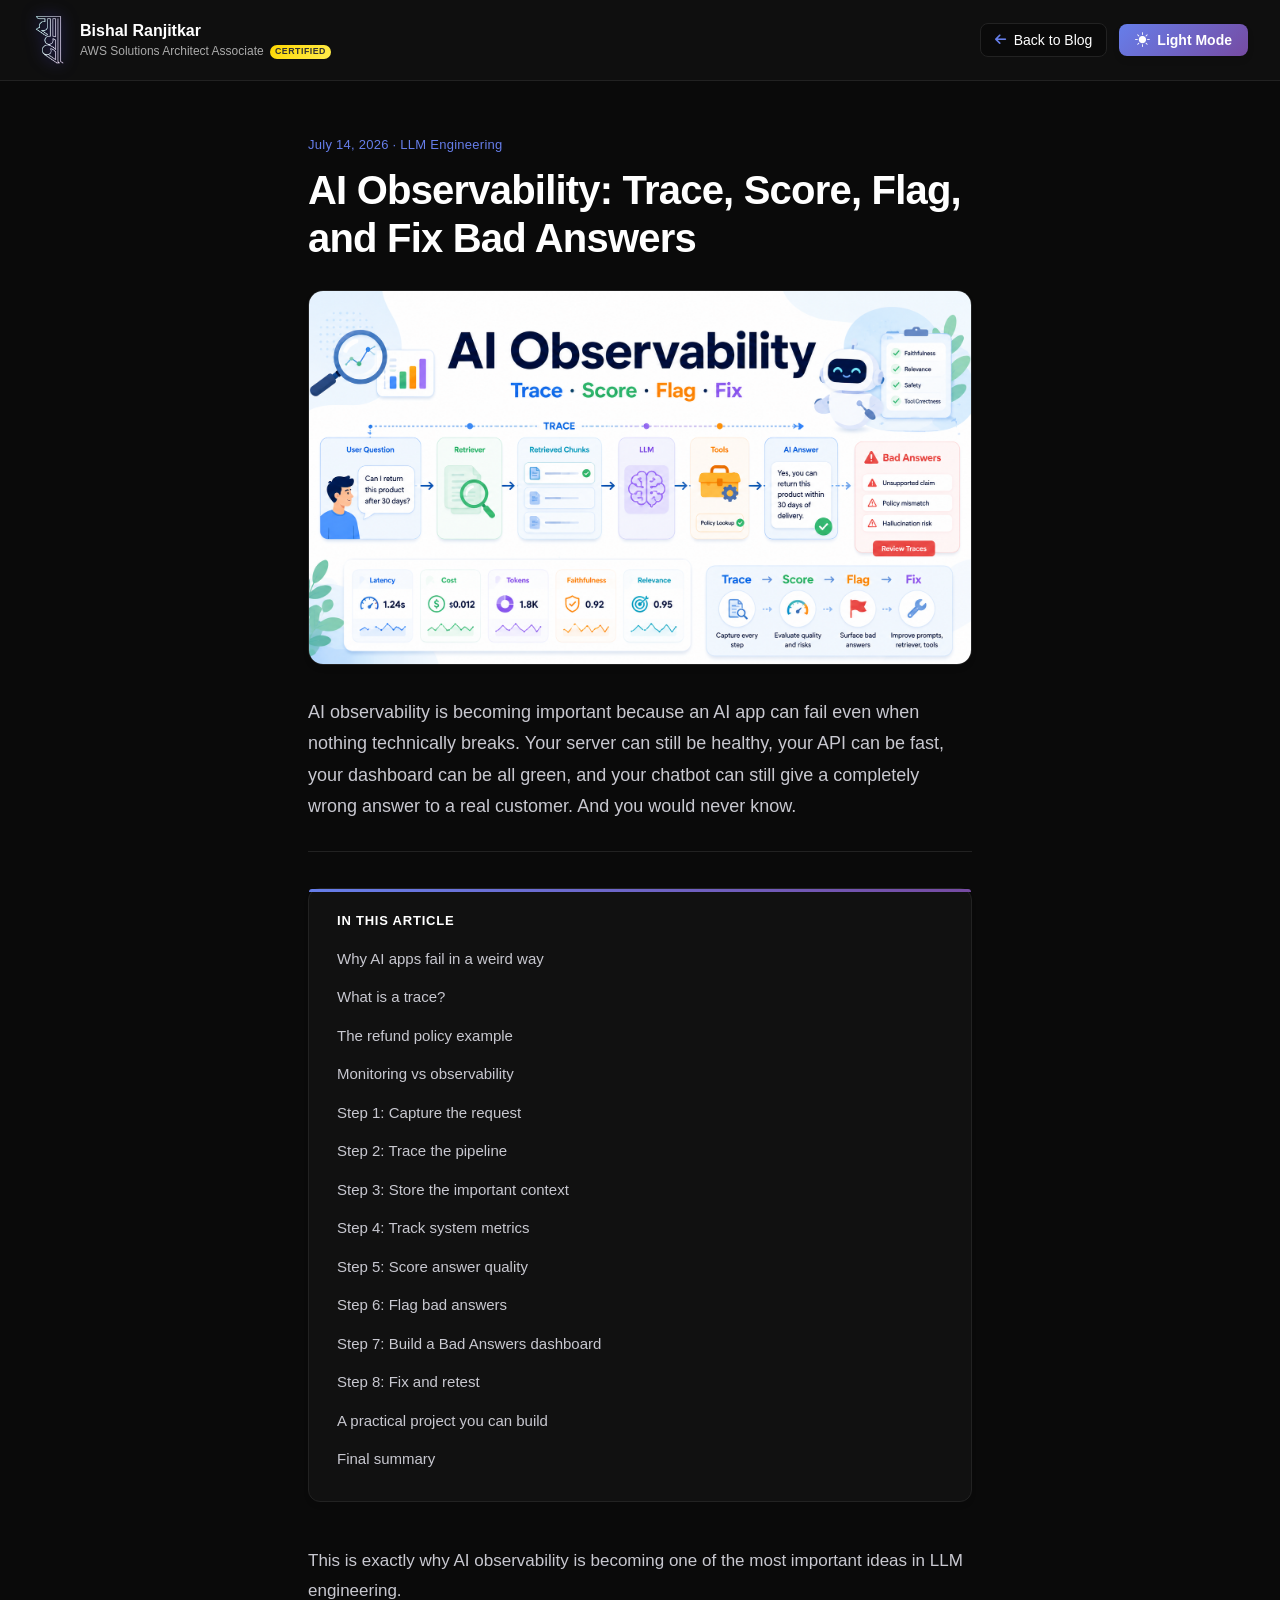
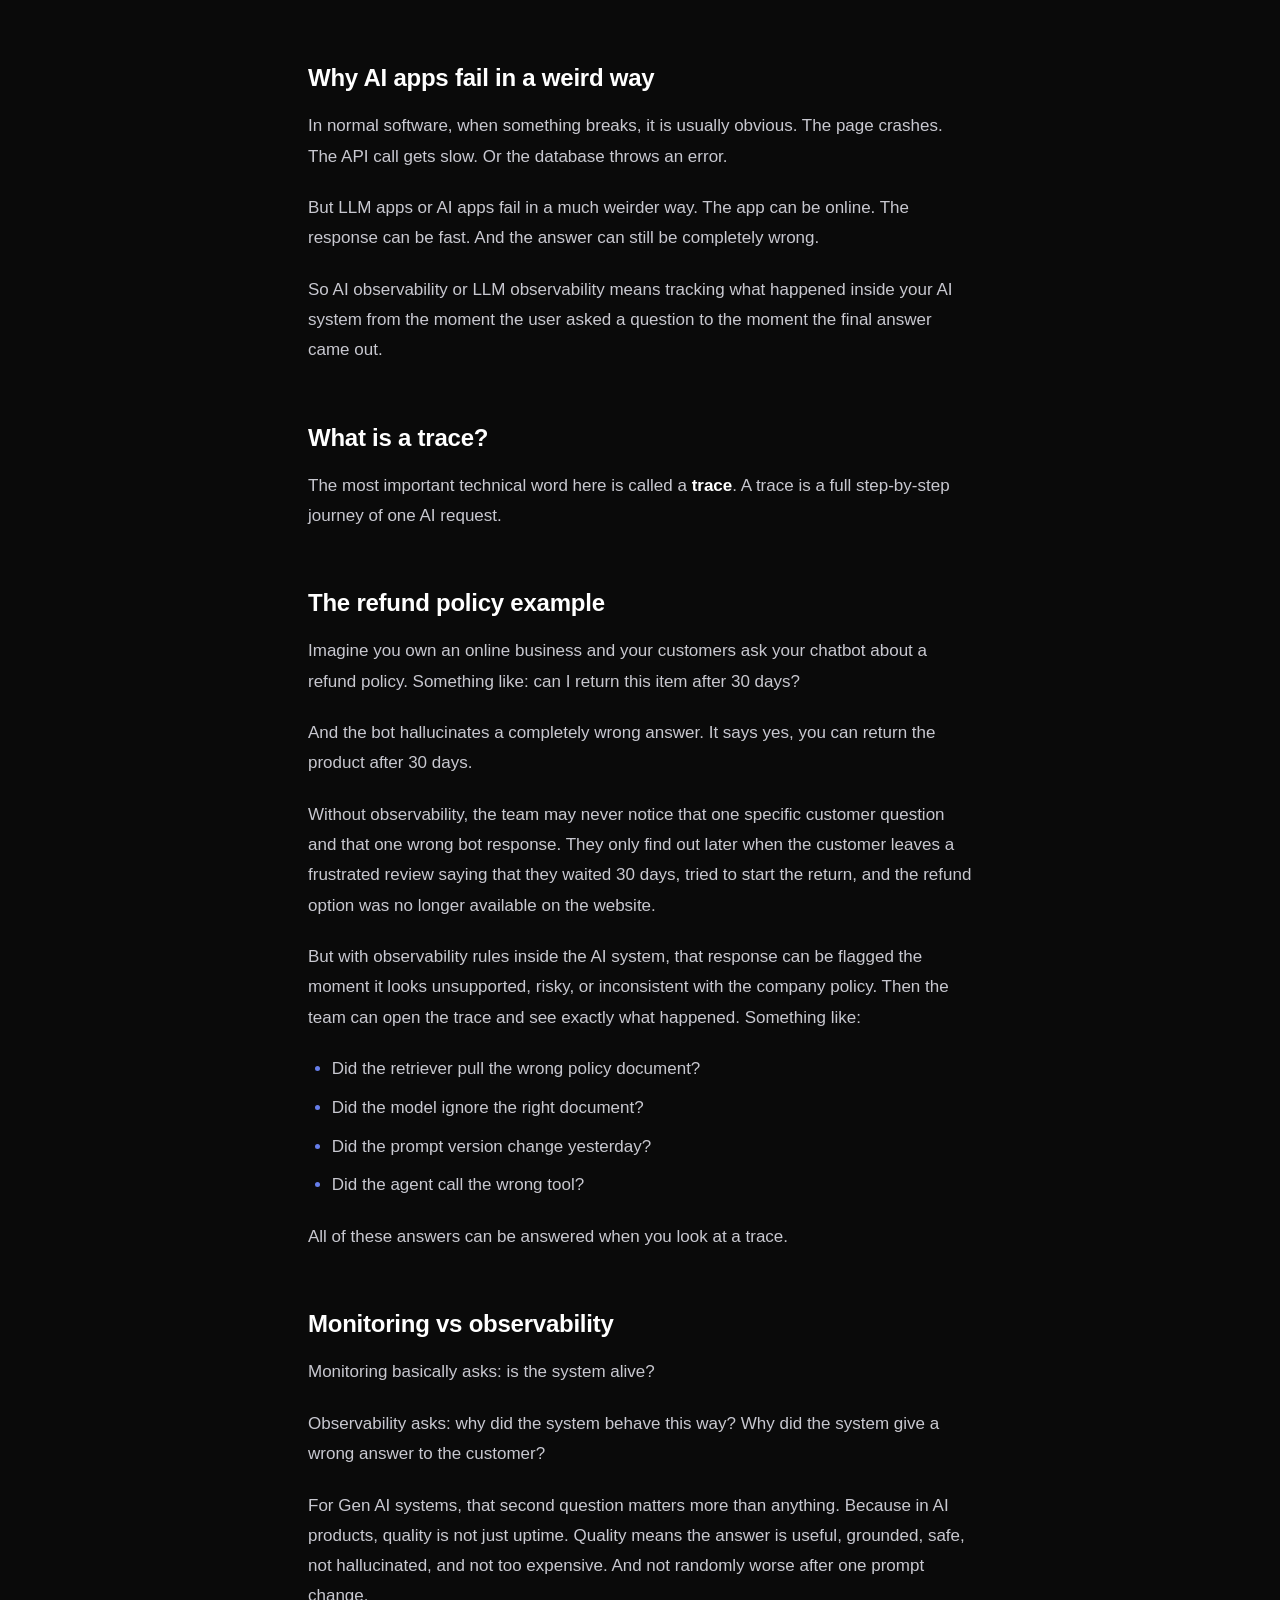
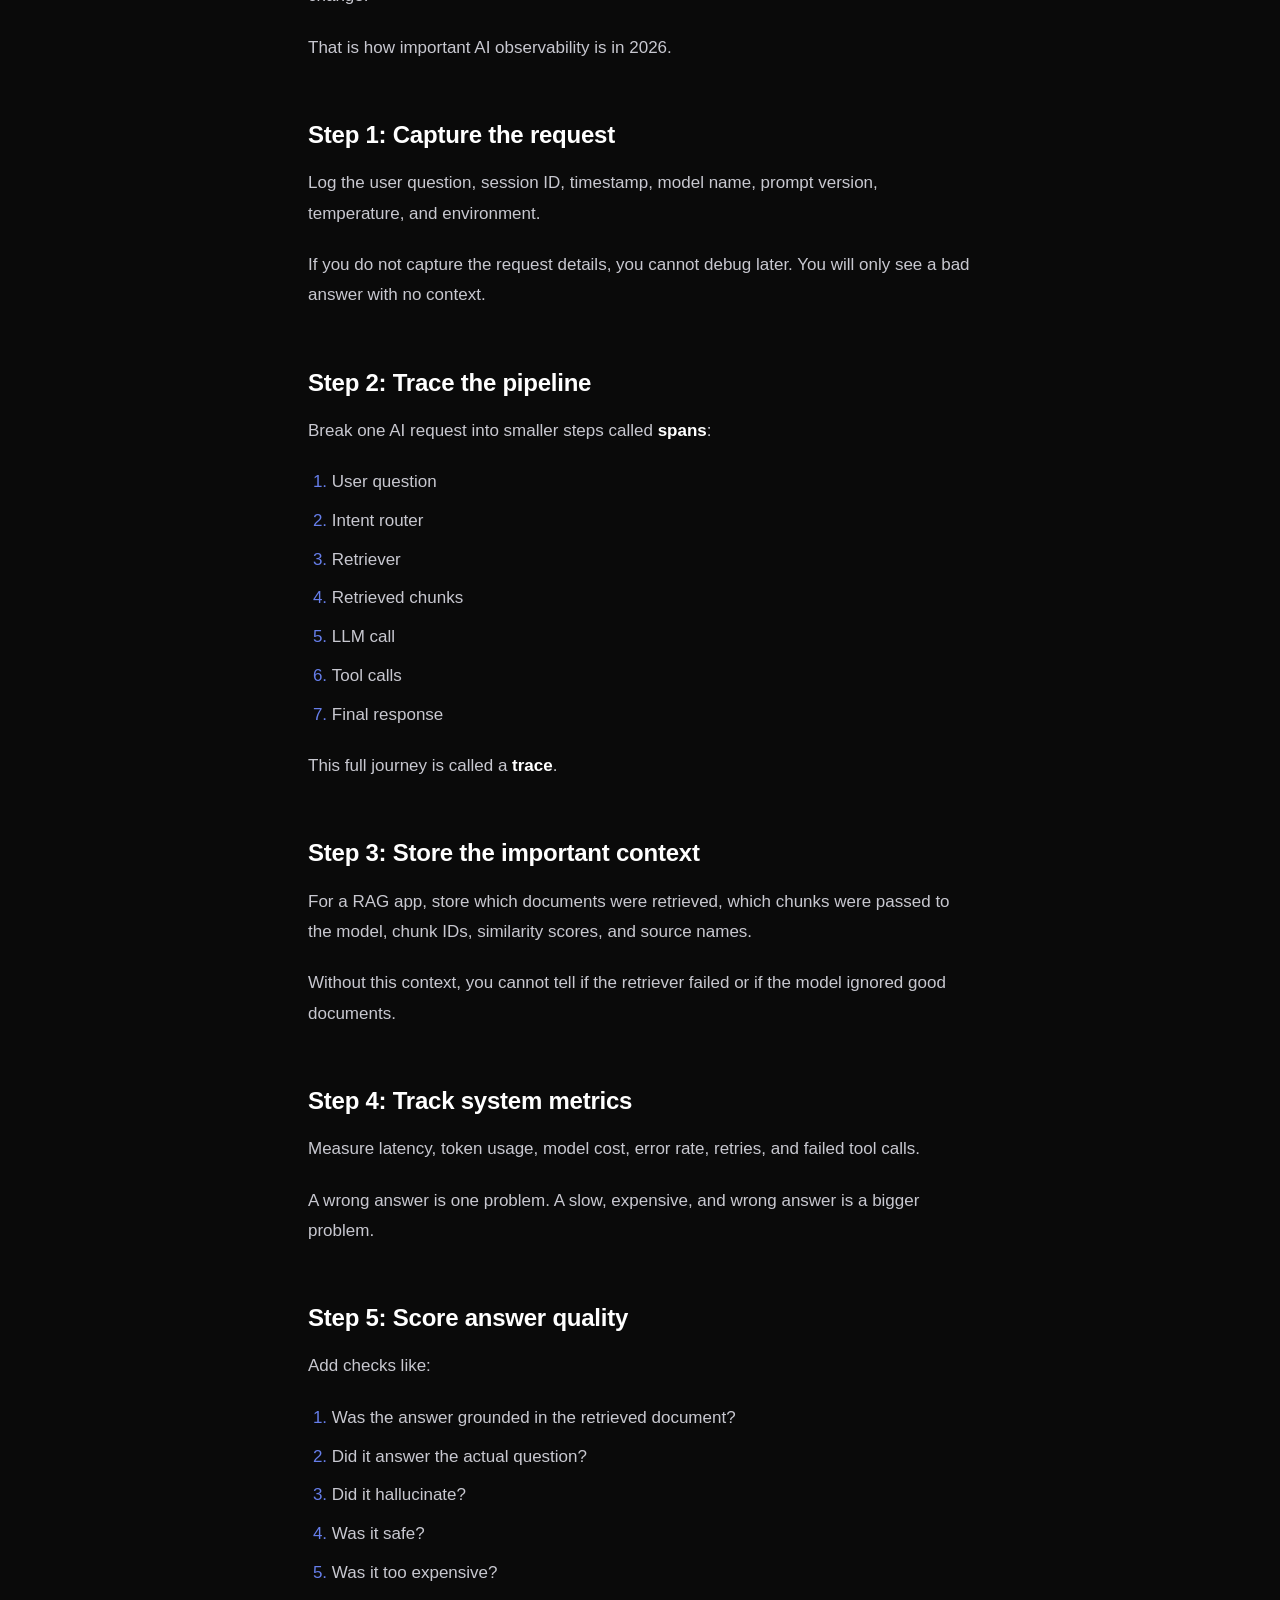
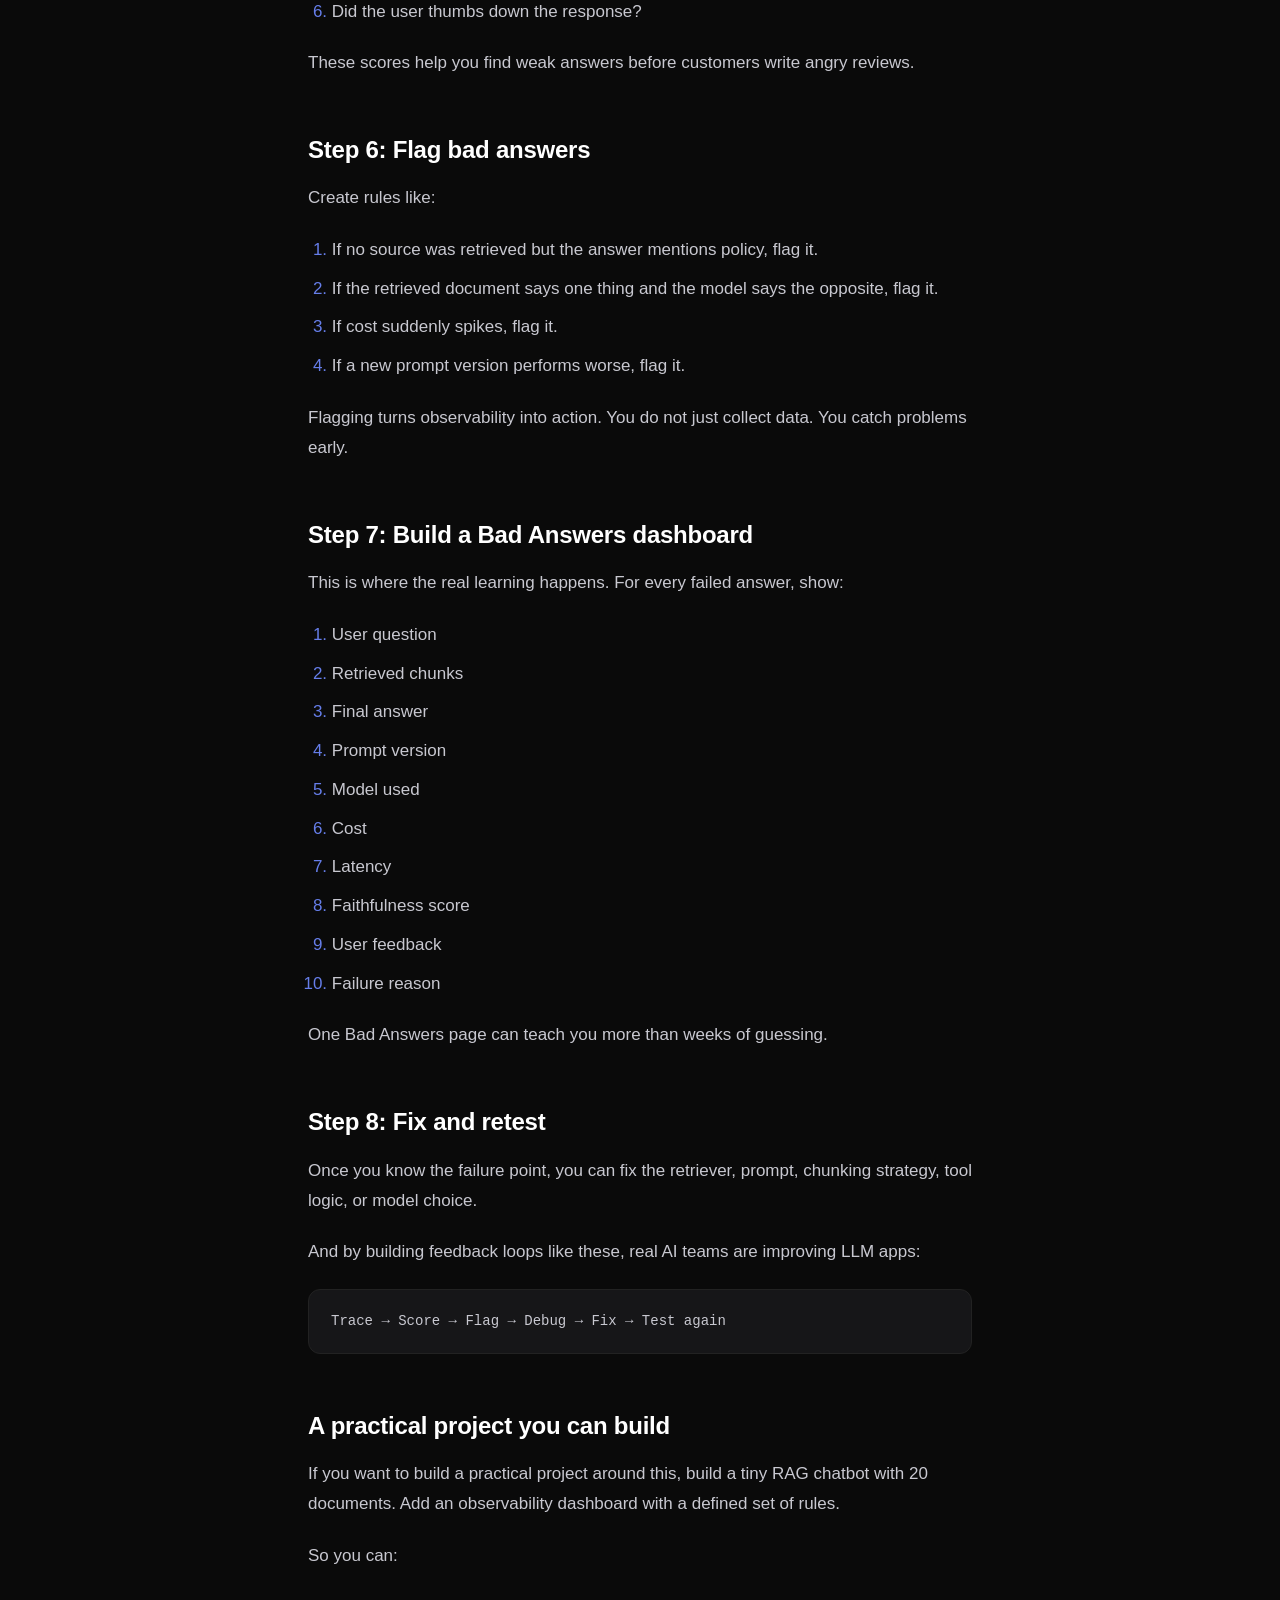
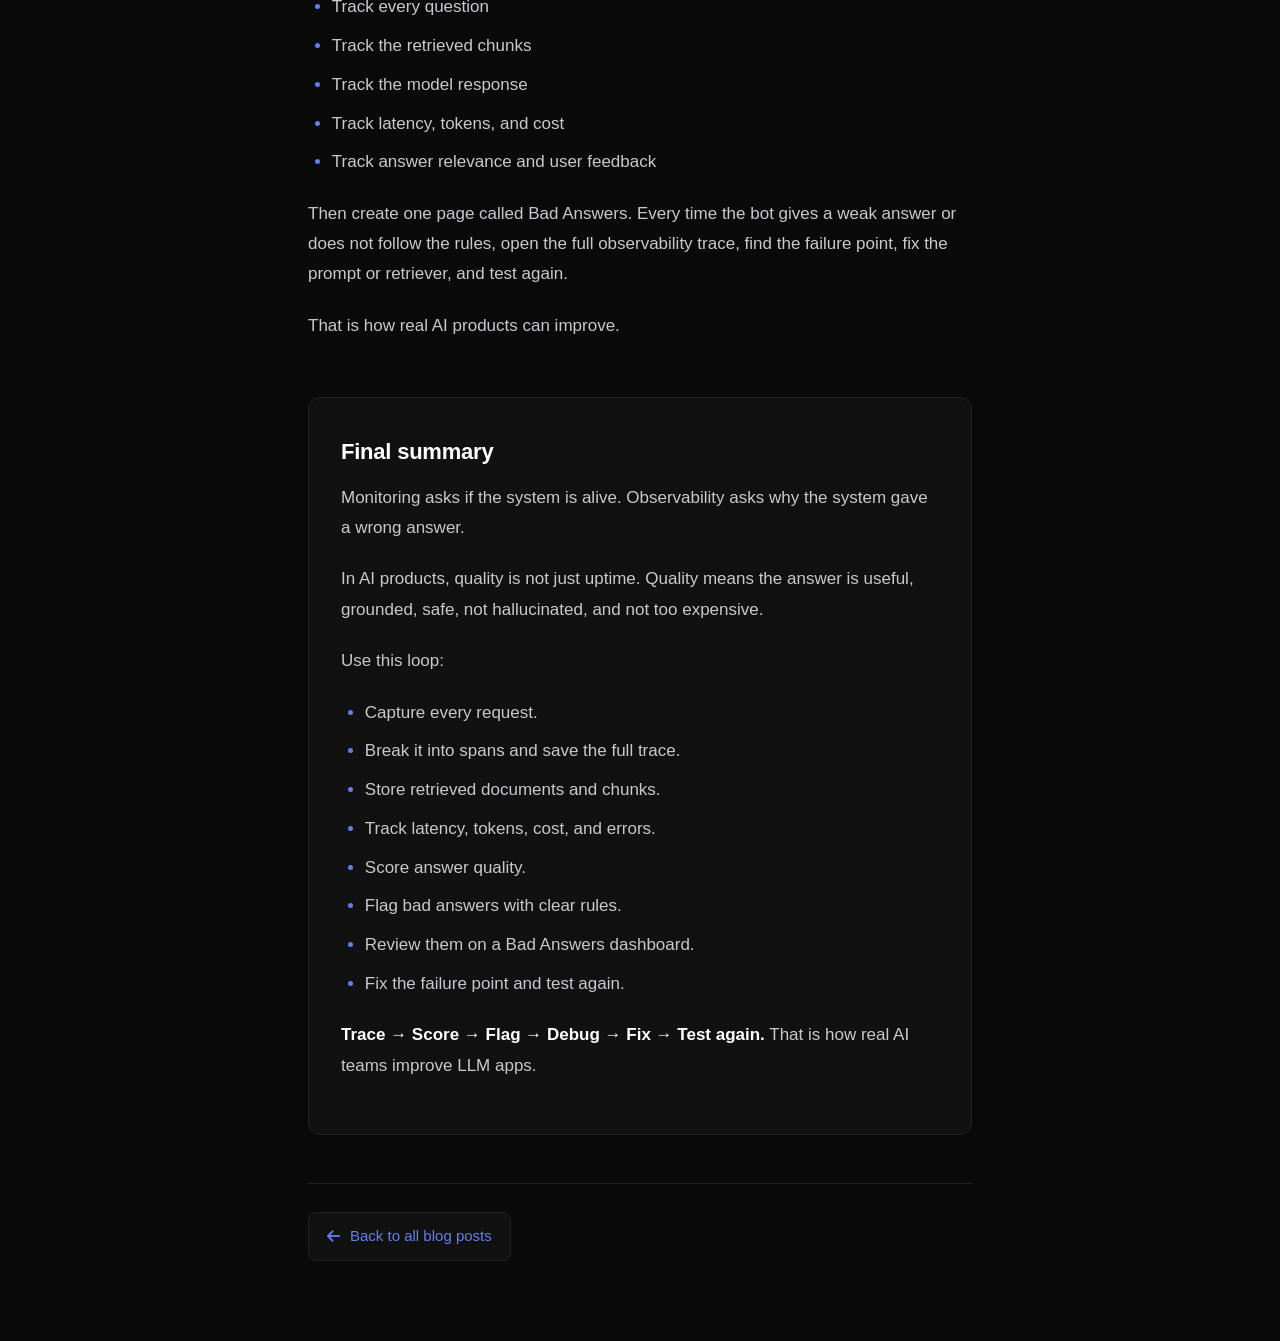
==== commit a9fb37ed: "few new icons added" ====
--- a/blog/ai-observability.html
+++ b/blog/ai-observability.html
@@ -31,7 +31,8 @@
 
   <link rel="preconnect" href="https://fonts.googleapis.com" />
   <link rel="preconnect" href="https://fonts.gstatic.com" crossorigin />
-  <link href="https://fonts.googleapis.com/css2?family=Poppins:wght@300;400;500;600;700&display=swap"
+  <link
+    href="https://fonts.googleapis.com/css2?family=IBM+Plex+Mono:wght@400;500&family=IBM+Plex+Sans:wght@400;500;600;700&family=Syne:wght@600;700;800&display=swap"
     rel="stylesheet" />
   <link rel="icon" type="image/png" href="../images/devops.png" />
   <link rel="stylesheet" href="https://cdnjs.cloudflare.com/ajax/libs/font-awesome/6.0.0-beta3/css/all.min.css" />
--- a/style.css
+++ b/style.css
@@ -19,18 +19,29 @@
   --text-gradient: linear-gradient(135deg, #84a9ff 0%, #9c82e6 100%);
   --card-hover-shadow: rgba(118, 75, 162, 0.5);
   --button-text: #fff;
-  /* n8n Chat Variables (WhatsApp Green Theme) */
+  /*
+   * Chat UI stays light in both site themes.
+   * Hardcoded so dark mode site colors do not leak into the widget.
+   */
   --chat--color--primary: #128C7E;
   --chat--color--secondary: #25D366;
-  --chat--background-color: var(--bg-color);
+  --chat--color-white: #ffffff;
+  --chat--color-light: #f2f4f8;
+  --chat--color-dark: #2d3748;
   --chat--header--background: linear-gradient(135deg, #25D366 0%, #128C7E 100%);
-  --chat--header--color: #fff;
-  --chat--message--bot--background: var(--secondary-bg);
-  --chat--message--bot--color: var(--text-color);
+  --chat--header--color: #ffffff;
+  --chat--body--background: #f2f4f8;
+  --chat--footer--background: #f2f4f8;
+  --chat--footer--color: #2d3748;
+  --chat--message--bot--background: #ffffff;
+  --chat--message--bot--color: #2d3748;
   --chat--message--user--background: #25D366;
-  --chat--message--user--color: #fff;
+  --chat--message--user--color: #ffffff;
+  --chat--input--background: #ffffff;
+  --chat--input--text-color: #2d3748;
+  --chat--input--container--background: #ffffff;
   --chat--toggle--background: linear-gradient(135deg, #25D366 0%, #128C7E 100%);
-  --chat--toggle--color: #fff;
+  --chat--toggle--color: #ffffff;
   --chat--font-family: "Poppins", sans-serif;
 }
 
@@ -48,11 +59,6 @@
   --text-gradient: var(--accent-gradient);
   --card-hover-shadow: rgba(79, 70, 229, 0.2);
   --button-text: #fff;
-
-  /* n8n Chat Variables (Light Override) */
-  --chat--background-color: var(--bg-color);
-  --chat--message--bot--background: var(--secondary-bg);
-  --chat--message--message-bot--color: var(--text-color);
 }
 
 body {
@@ -472,6 +478,19 @@
 [data-theme="light"] .skill-card .icon img {
   filter: brightness(0);
   color: #000;
+}
+
+/* LangChain icon sizing; color follows the shared skill theme filters */
+.skill-card .icon img.langchain-icon {
+  width: 52px;
+  height: 52px;
+  object-fit: contain;
+}
+
+.modal-icon img.langchain-icon {
+  width: 88px;
+  height: 88px;
+  object-fit: contain;
 }
 
 .skill-card:hover .icon {
@@ -1816,7 +1835,7 @@
   z-index: 10000;
   white-space: nowrap;
   pointer-events: none;
-  opacity: 0; /* Hidden by default */
+  opacity: 0;
   transform: translateX(10px);
   transition: opacity 0.3s ease, transform 0.3s ease;
   border: 1.5px solid #25D366;
@@ -1837,10 +1856,16 @@
   border-top: 1.5px solid #25D366;
 }
 
-/* Show when hovering via JS */
+/* Show on launcher hover / focus via JS */
 .chat-label.visible {
   opacity: 1;
   transform: translateX(0);
+}
+
+/* Stay hidden while the chat panel is open */
+.chat-label.chat-open {
+  opacity: 0;
+  transform: translateX(10px);
 }
 
 /* Hide chat label on mobile to keep it clean */
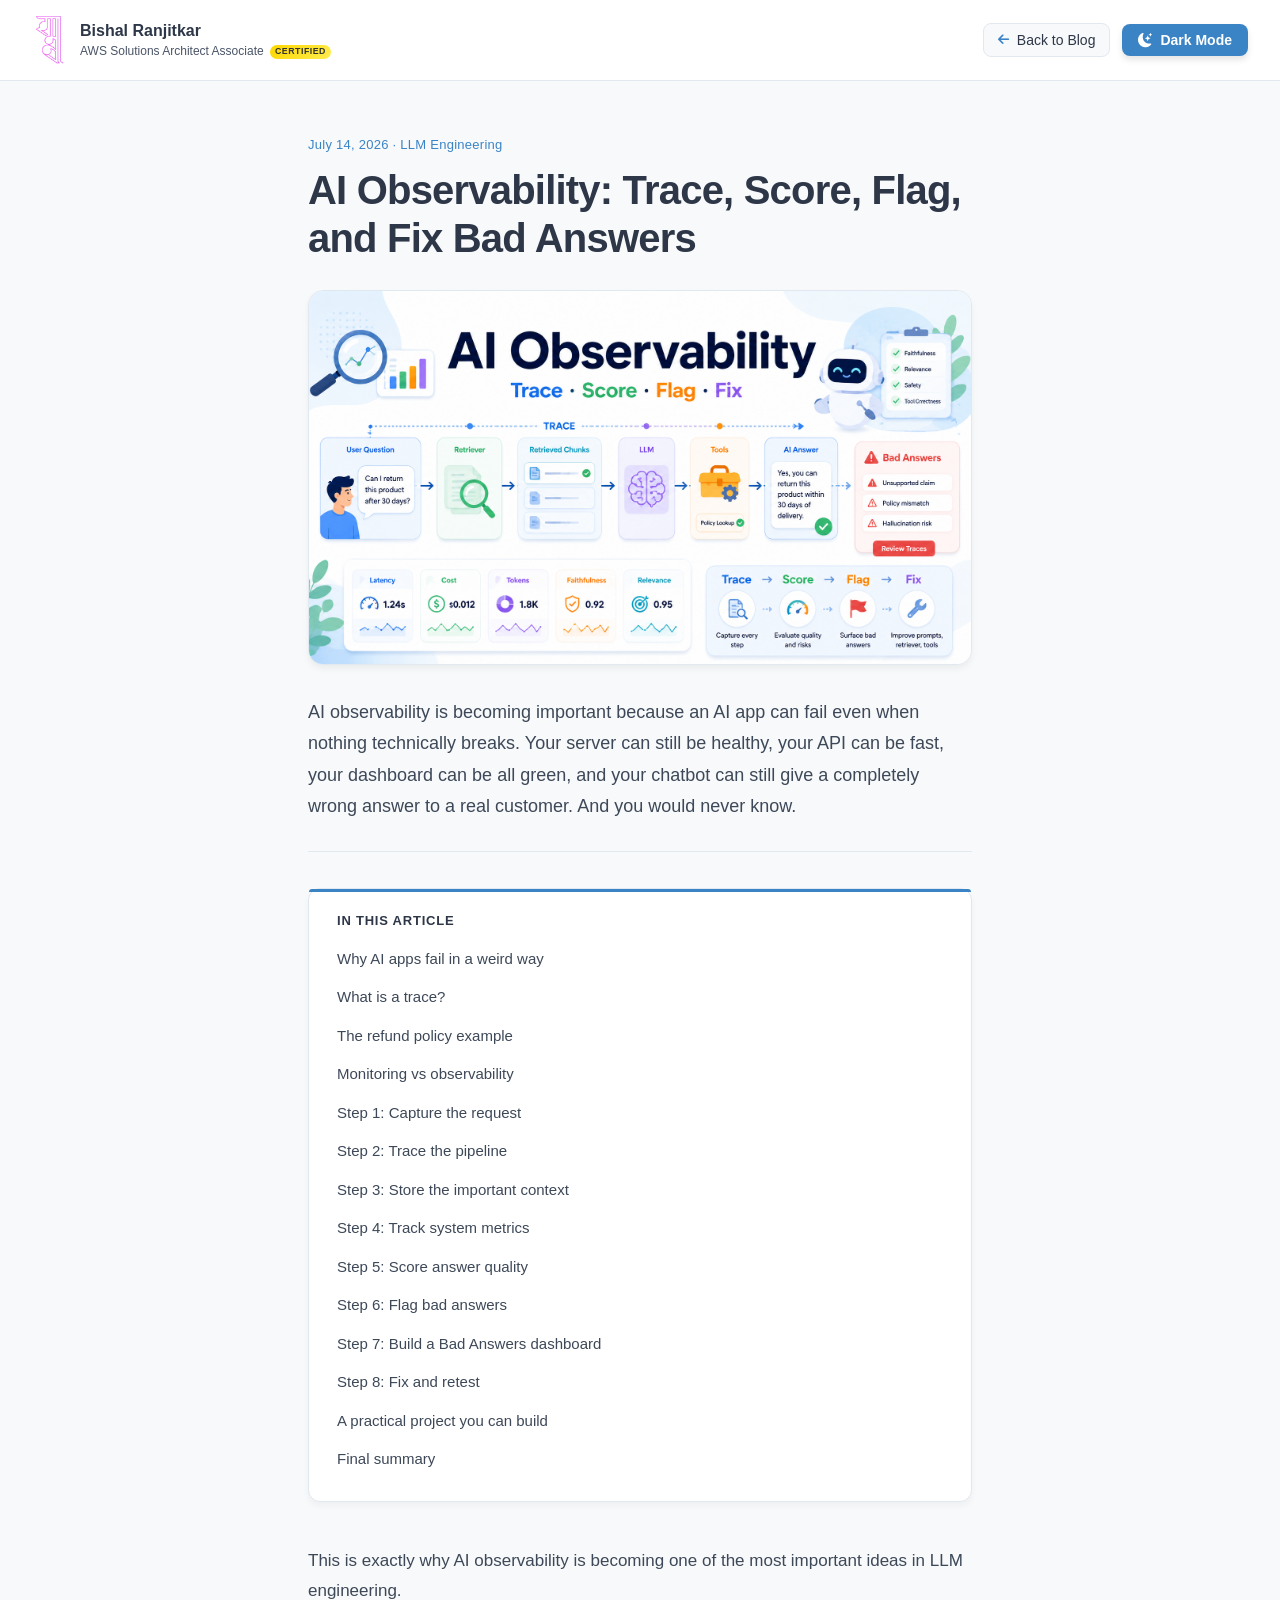
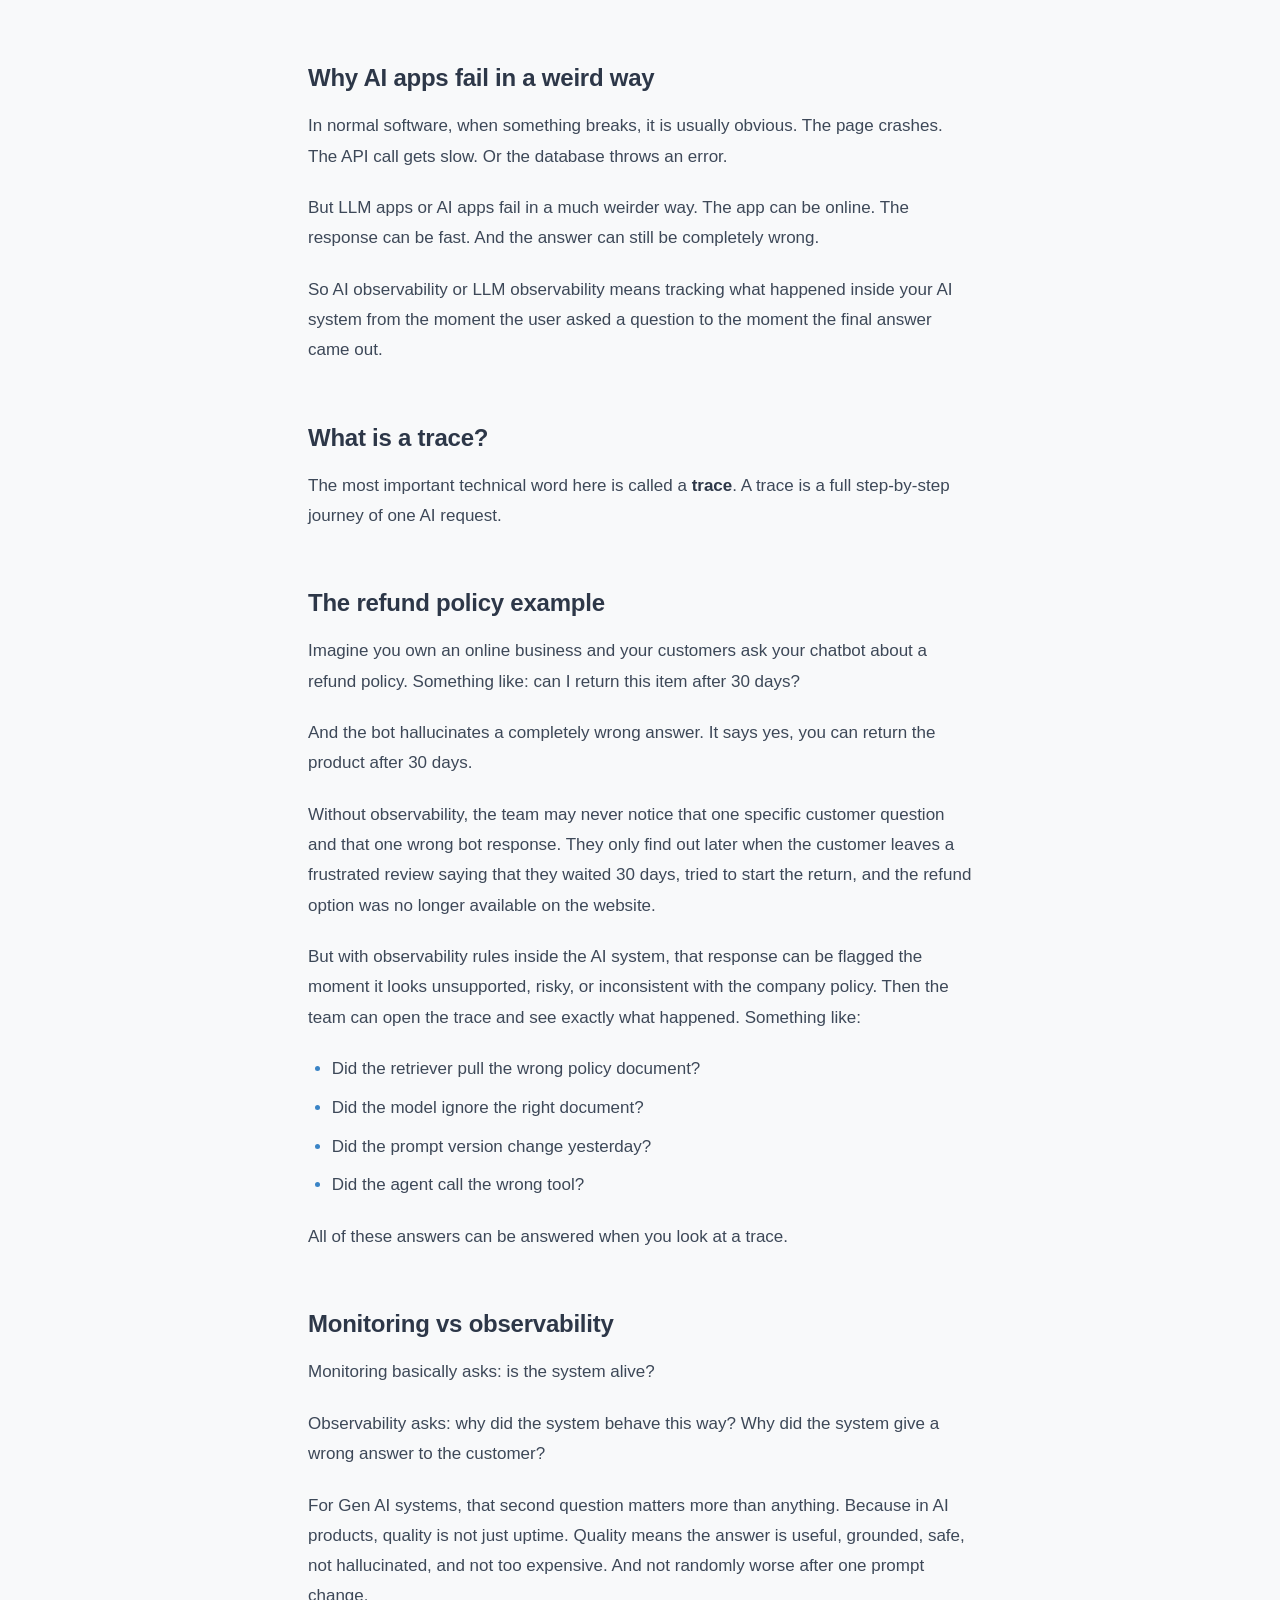
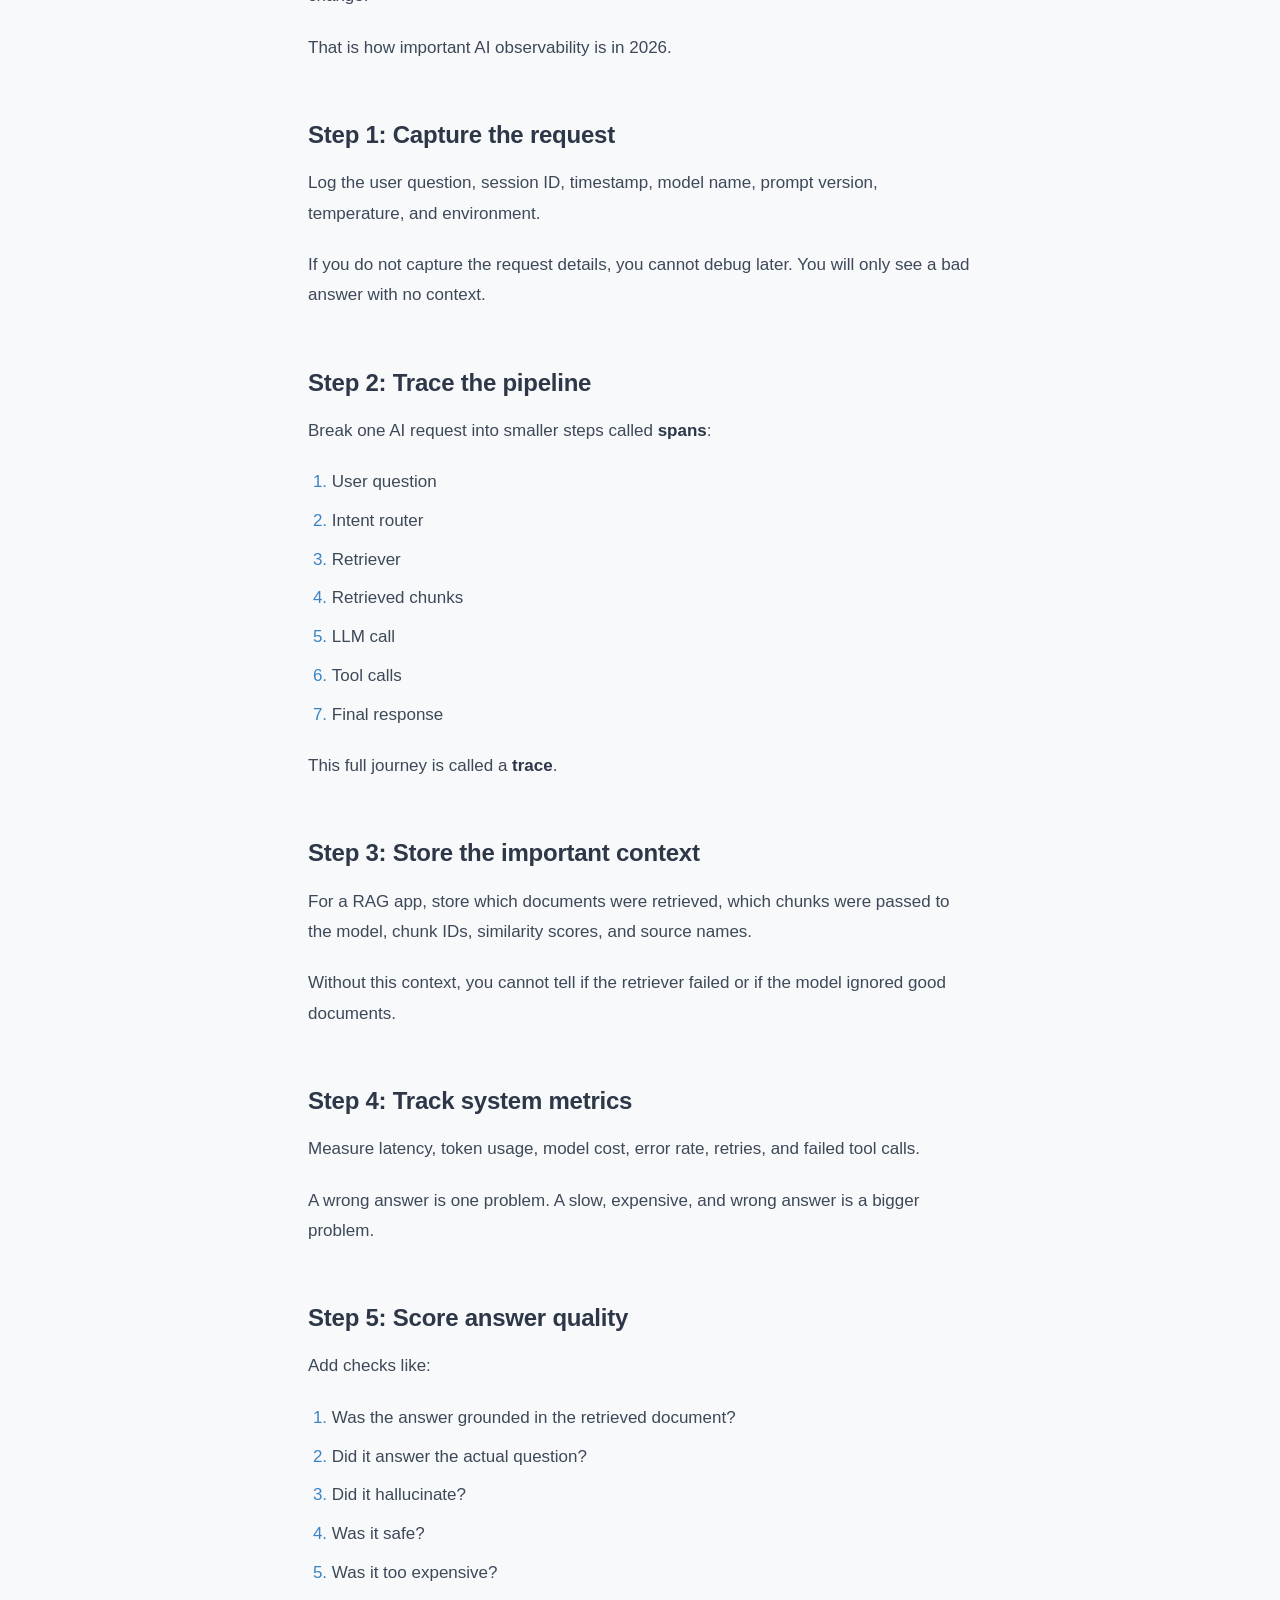
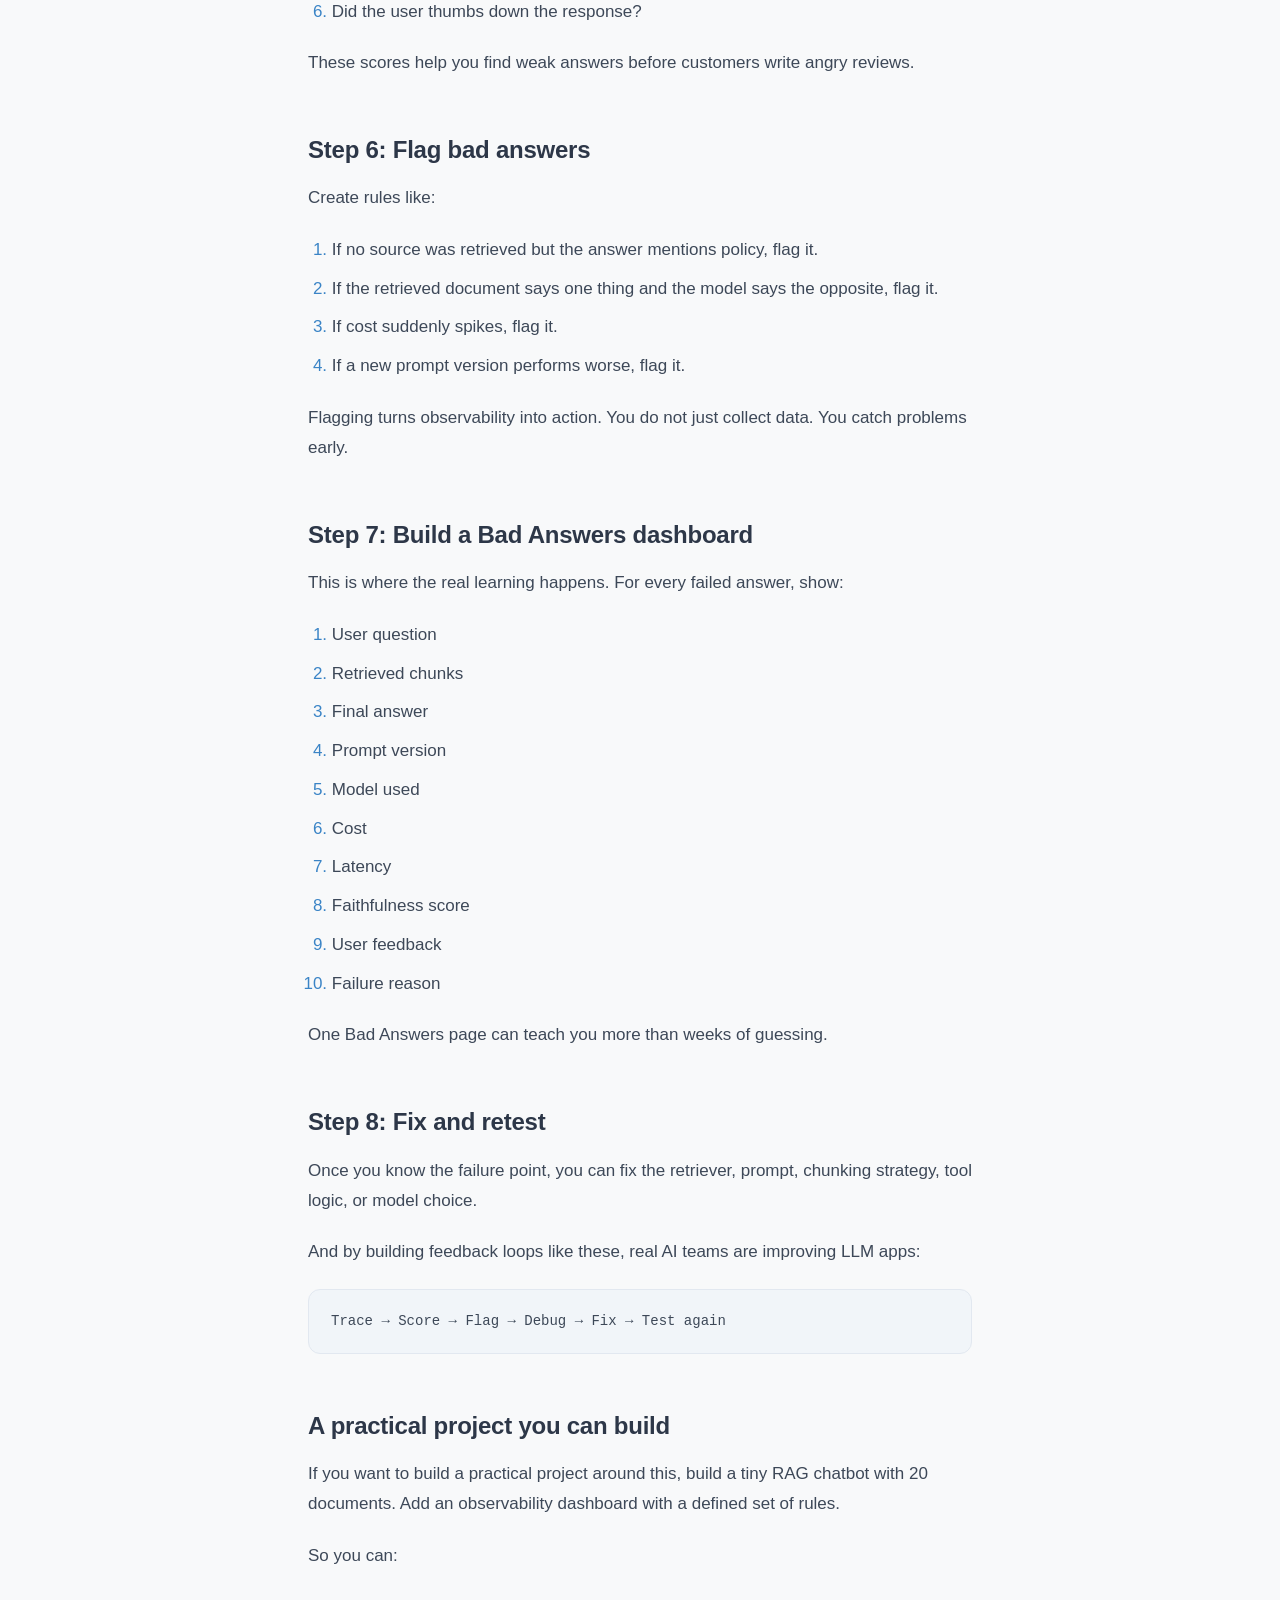
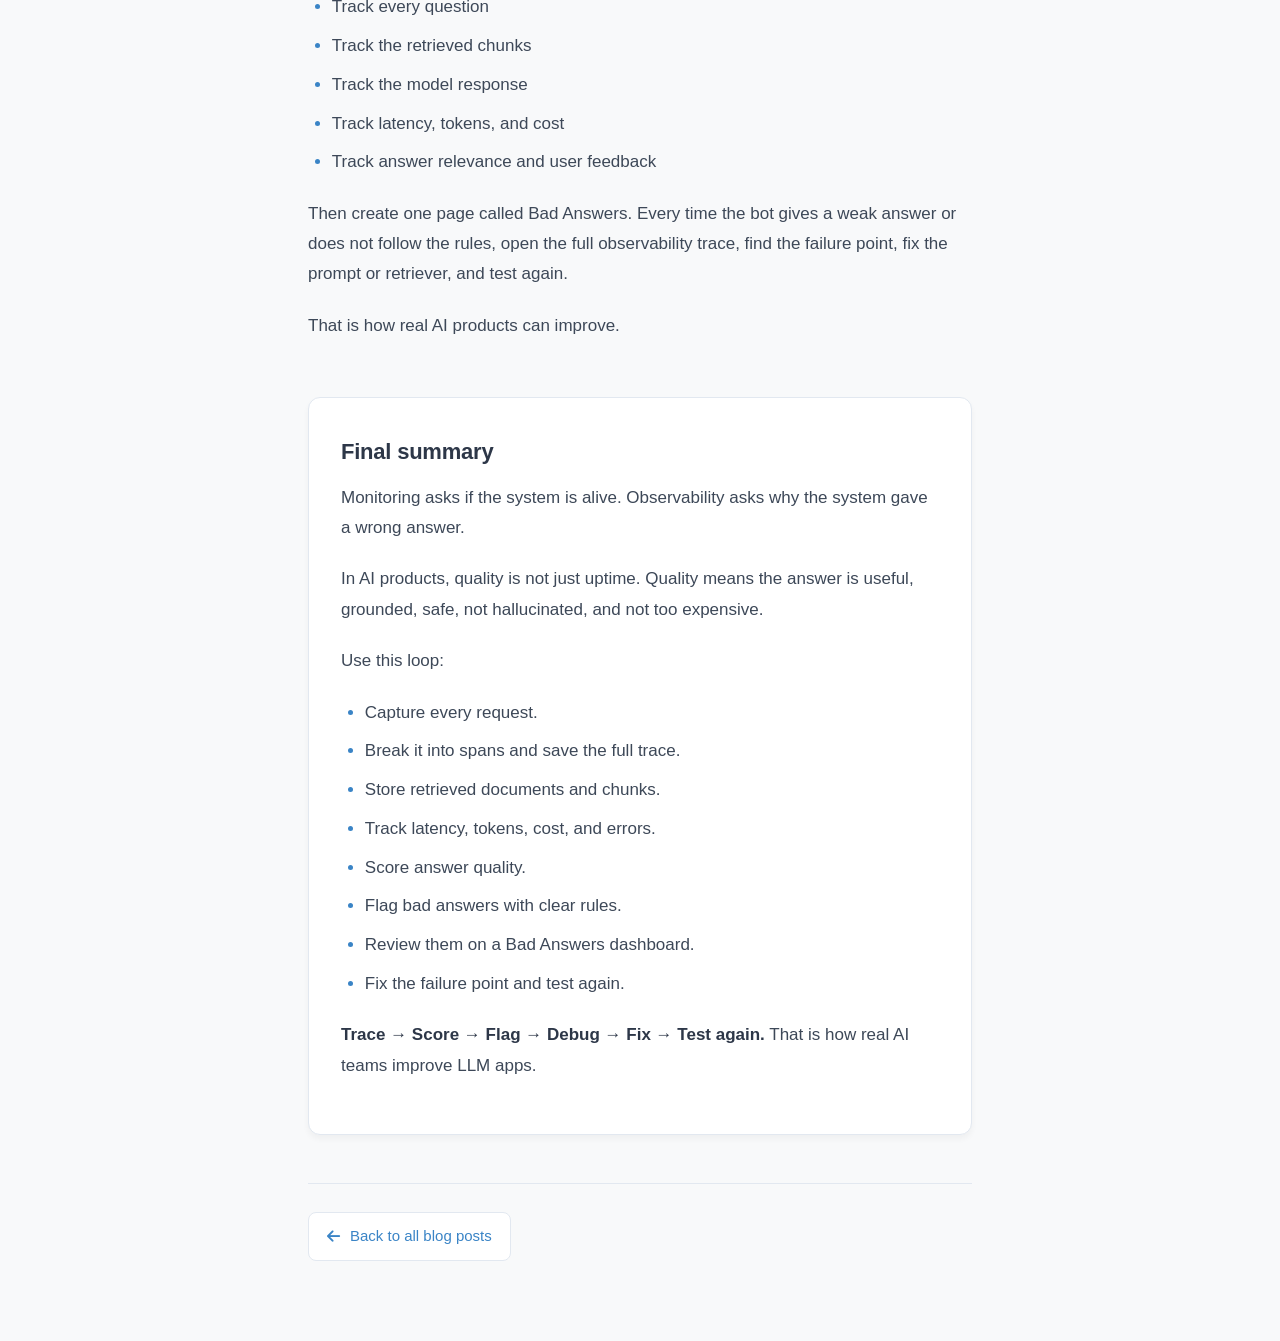
==== commit 52b73a84: "new changes" ====
--- a/blog/ai-observability.html
+++ b/blog/ai-observability.html
@@ -1,5 +1,5 @@
 <!DOCTYPE html>
-<html lang="en" data-theme="dark">
+<html lang="en" data-theme="light">
 
 <head>
   <meta charset="UTF-8" />
@@ -7,16 +7,16 @@
   <title>AI Observability: Trace, Score, Flag, and Fix Bad Answers | Bishal Ranjitkar</title>
   <meta name="description"
     content="AI observability means tracking what happened inside your AI system from the user question to the final answer. Learn traces, spans, RAG context, metrics, quality scores, bad answer flags, and the fix loop." />
-  <link rel="canonical" href="https://bishalranjitkar.tech/blog/ai-observability.html" />
+  <link rel="canonical" href="https://bishalranjitkar.com.np/blog/ai-observability.html" />
 
   <meta property="og:type" content="article" />
   <meta property="og:site_name" content="Bishal Ranjitkar" />
   <meta property="og:title" content="AI Observability: Trace, Score, Flag, and Fix Bad Answers" />
   <meta property="og:description"
     content="Why AI apps fail even when servers look healthy, what a trace is, and an 8-step guide to capture, score, flag, and fix bad LLM answers." />
-  <meta property="og:url" content="https://bishalranjitkar.tech/blog/ai-observability.html" />
-  <meta property="og:image" content="https://bishalranjitkar.tech/images/ai-observability.png" />
-  <meta property="og:image:secure_url" content="https://bishalranjitkar.tech/images/ai-observability.png" />
+  <meta property="og:url" content="https://bishalranjitkar.com.np/blog/ai-observability.html" />
+  <meta property="og:image" content="https://bishalranjitkar.com.np/images/ai-observability.png" />
+  <meta property="og:image:secure_url" content="https://bishalranjitkar.com.np/images/ai-observability.png" />
   <meta property="og:image:type" content="image/png" />
   <meta property="og:image:width" content="1672" />
   <meta property="og:image:height" content="941" />
@@ -26,7 +26,7 @@
   <meta name="twitter:title" content="AI Observability: Trace, Score, Flag, and Fix Bad Answers" />
   <meta name="twitter:description"
     content="Why AI apps fail even when servers look healthy, what a trace is, and an 8-step guide to capture, score, flag, and fix bad LLM answers." />
-  <meta name="twitter:image" content="https://bishalranjitkar.tech/images/ai-observability.png" />
+  <meta name="twitter:image" content="https://bishalranjitkar.com.np/images/ai-observability.png" />
   <meta name="twitter:image:alt" content="AI Observability cover: Trace, Score, Flag, Fix pipeline with metrics and Bad Answers panel" />
 
   <link rel="preconnect" href="https://fonts.googleapis.com" />
@@ -55,8 +55,8 @@
         <span>Back to Blog</span>
       </a>
       <button type="button" class="blog-post-theme-toggle" id="blog-theme-toggle" aria-label="Toggle theme">
-        <i class="bi bi-brightness-high-fill icon" aria-hidden="true"></i>
-        <span id="blog-theme-text">Light Mode</span>
+        <i class="bi bi-moon-stars-fill icon" aria-hidden="true"></i>
+        <span id="blog-theme-text">Dark Mode</span>
       </button>
     </nav>
   </header>
@@ -323,7 +323,7 @@
       const text = document.getElementById("blog-theme-text");
       const icon = toggleBtn.querySelector("i");
 
-      let theme = localStorage.getItem("theme") || "dark";
+      let theme = localStorage.getItem("theme") || "light";
 
       function applyTheme(t) {
         document.documentElement.setAttribute("data-theme", t);
--- a/style.css
+++ b/style.css
@@ -19,6 +19,13 @@
   --text-gradient: linear-gradient(135deg, #84a9ff 0%, #9c82e6 100%);
   --card-hover-shadow: rgba(118, 75, 162, 0.5);
   --button-text: #fff;
+  --chat-launcher-bg: #f4f2ff;
+  --chat-launcher-border: #ffffff;
+  --chat-launcher-shadow: rgba(0, 0, 0, 0.45);
+  --chat-launcher-say-bg: #5b4bdb;
+  --chat-launcher-say-color: #ffffff;
+  --chat-launcher-focus: #c4b5fd;
+  --chat-launcher-bot-bg: var(--accent-gradient);
   /*
    * Chat UI stays light in both site themes.
    * Hardcoded so dark mode site colors do not leak into the widget.
@@ -43,6 +50,29 @@
   --chat--toggle--background: linear-gradient(135deg, #25D366 0%, #128C7E 100%);
   --chat--toggle--color: #ffffff;
   --chat--font-family: "Poppins", sans-serif;
+  --chat--spacing: 1rem;
+  --chat--border-radius: 0.25rem;
+  --chat--window--width: 400px;
+  --chat--window--height: 600px;
+  --chat--window--bottom: 1rem;
+  --chat--window--right: 1rem;
+  --chat--window--z-index: 9999;
+  --chat--window--border: 1px solid #e6e9f1;
+  --chat--color-light-shade-50: #e6e9f1;
+  --chat--color-light-shade-100: #c2c5cc;
+  --chat--color-typing: #404040;
+  --chat--heading--font-size: 2em;
+  --chat--subtitle--font-size: inherit;
+  --chat--subtitle--line-height: 1.8;
+  --chat--message--font-size: 1rem;
+  --chat--message--padding: 1rem;
+  --chat--message--border-radius: 0.25rem;
+  --chat--message-line-height: 1.5;
+  --chat--message--margin-bottom: 1rem;
+  --chat--messages-list--padding: 1rem;
+  --chat--toggle--size: 64px;
+  --chat--textarea--height: 50px;
+  --chat--input--send--button--color: #25D366;
 }
 
 
@@ -53,12 +83,19 @@
   --border-color: #e2e8f0;
   --text-color: #2d3748;
   --secondary-text: #4a5568;
-  --highlight-color: #4f46e5;
+  --highlight-color: #3a84c6;
   /* In Light Mode, Text matches Button exactly */
-  --accent-gradient: linear-gradient(135deg, #4f46e5 0%, #7c3aed 100%);
-  --text-gradient: var(--accent-gradient);
-  --card-hover-shadow: rgba(79, 70, 229, 0.2);
+  --accent-gradient: #3a84c6;
+  --text-gradient: #3a84c6;
+  --card-hover-shadow: rgba(58, 132, 198, 0.2);
   --button-text: #fff;
+  --chat-launcher-bg: #ffffff;
+  --chat-launcher-border: #e6eef6;
+  --chat-launcher-shadow: rgba(37, 78, 122, 0.16);
+  --chat-launcher-say-bg: #3a84c6;
+  --chat-launcher-say-color: #ffffff;
+  --chat-launcher-focus: #3a84c6;
+  --chat-launcher-bot-bg: #3a84c6;
 }
 
 body {
@@ -232,9 +269,11 @@
   font-size: 0.9rem;
 }
 
-[data-theme="light"] #theme-toggle:hover {
-  background: var(--accent-gradient);
+[data-theme="light"] #theme-toggle:hover,
+[data-theme="light"] .btn-primary:hover {
+  background: #3a84c6;
   color: #fff;
+  box-shadow: 0 5px 15px rgba(58, 132, 198, 0.4);
 }
 
 /* --- SIDEBAR FOOTER (CTRL + K Hint) --- */
@@ -485,6 +524,10 @@
   width: 52px;
   height: 52px;
   object-fit: contain;
+}
+
+.skill-card[data-skill="langchain"] p {
+  font-size: 0.85rem;
 }
 
 .modal-icon img.langchain-icon {
@@ -1784,94 +1827,434 @@
   }
 }
 
-/* --- CHAT ICON ANIMATIONS --- */
-@keyframes chat-bounce-pulse {
-  0% {
-    transform: translateY(0) scale(1);
-    box-shadow: 0 5px 15px rgba(37, 211, 102, 0.4);
+/* --- CHAT LAUNCHER --- */
+@keyframes chat-bot-bob {
+  0%,
+  100% {
+    transform: translateY(0);
   }
   50% {
-    transform: translateY(-12px) scale(1.1);
-    box-shadow: 0 20px 35px rgba(37, 211, 102, 0.6);
-  }
+    transform: translateY(-3px);
+  }
+}
+
+@keyframes chat-bot-blink {
+  0%,
+  42%,
+  48%,
   100% {
-    transform: translateY(0) scale(1);
-    box-shadow: 0 5px 15px rgba(37, 211, 102, 0.4);
-  }
-}
-
-/* Target the n8n chat toggle button */
+    transform: scaleY(1);
+  }
+  45% {
+    transform: scaleY(0.12);
+  }
+}
+
+.chat-window-wrapper {
+  position: fixed;
+  bottom: var(--chat--window--bottom);
+  right: var(--chat--window--right);
+  z-index: var(--chat--window--z-index);
+  max-width: calc(100% - 2rem);
+  max-height: calc(100% - 2rem);
+  display: flex;
+  flex-direction: column;
+  font-family: var(--chat--font-family);
+}
+
+.chat-window-wrapper .chat-window {
+  display: none;
+  width: var(--chat--window--width);
+  height: var(--chat--window--height);
+  max-width: 100%;
+  max-height: calc(100vh - 6rem);
+  margin-bottom: var(--chat--spacing);
+  border: var(--chat--window--border);
+  border-radius: var(--chat--border-radius);
+  background: var(--chat--body--background);
+  overflow: hidden;
+  transform-origin: 100% 100%;
+}
+
+.chat-window-wrapper.is-open .chat-window {
+  display: flex;
+}
+
+.chat-window-wrapper .chat-layout {
+  display: flex;
+  flex-direction: column;
+  flex: 1;
+  width: 100%;
+  height: 100%;
+  background: var(--chat--body--background);
+  color: var(--chat--color-dark);
+}
+
+.chat-window-wrapper .chat-header {
+  padding: var(--chat--spacing);
+  background: var(--chat--header--background);
+  color: var(--chat--header--color);
+  display: flex;
+  flex-direction: column;
+  justify-content: center;
+  gap: 0.4em;
+}
+
+.chat-window-wrapper .chat-heading {
+  display: flex;
+  justify-content: space-between;
+  align-items: center;
+  gap: 0.75rem;
+}
+
+.chat-window-wrapper .chat-header h1 {
+  font-size: var(--chat--heading--font-size);
+  font-weight: 600;
+  line-height: 1.2;
+  color: var(--chat--header--color);
+}
+
+.chat-window-wrapper .chat-header p {
+  font-size: var(--chat--subtitle--font-size);
+  line-height: var(--chat--subtitle--line-height);
+}
+
+.chat-window-wrapper .chat-close-button {
+  cursor: pointer;
+  background: transparent;
+  border: none;
+  color: var(--chat--header--color);
+  display: flex;
+  padding: 4px;
+  flex-shrink: 0;
+}
+
+.chat-window-wrapper .chat-close-button:hover,
+.chat-window-wrapper .chat-close-button:focus-visible {
+  color: #e8fff2;
+}
+
+.chat-window-wrapper .chat-body {
+  background: var(--chat--body--background);
+  flex: 1;
+  min-height: 0;
+  display: flex;
+  flex-direction: column;
+  overflow-y: auto;
+}
+
+.chat-window-wrapper .chat-messages-list {
+  padding: var(--chat--messages-list--padding);
+  flex: 0 0 auto;
+  display: flex;
+  flex-direction: column;
+}
+
+.chat-window-wrapper .chat-suggestions {
+  display: flex;
+  flex-direction: column;
+  align-items: stretch;
+  gap: 10px;
+  padding: 0 1rem 1rem;
+}
+
+.chat-window-wrapper .chat-suggestions-label {
+  margin: 0 0 2px;
+  font-size: 0.8rem;
+  font-weight: 600;
+  color: #128c7e;
+}
+
+.chat-window-wrapper .chat-suggestion {
+  appearance: none;
+  width: 100%;
+  text-align: left;
+  font-family: var(--chat--font-family);
+  font-size: 0.95rem;
+  font-weight: 600;
+  line-height: 1.3;
+  color: #0f6b5c;
+  background: #ffffff;
+  border: 1.5px solid #25d366;
+  border-radius: 14px;
+  padding: 12px 14px;
+  cursor: pointer;
+  transition: background 0.2s ease, transform 0.2s ease;
+}
+
+.chat-window-wrapper .chat-suggestion:hover,
+.chat-window-wrapper .chat-suggestion:focus-visible {
+  background: #e9fbf1;
+  transform: translateY(-1px);
+}
+
+.chat-window-wrapper .chat-suggestion:focus-visible {
+  outline: 2px solid #128c7e;
+  outline-offset: 2px;
+}
+
+.chat-window-wrapper .chat-suggestion:disabled {
+  cursor: not-allowed;
+  opacity: 0.7;
+}
+
+@media (prefers-reduced-motion: reduce) {
+  .chat-window-wrapper .chat-suggestion {
+    transition: none;
+  }
+
+  .chat-window-wrapper .chat-suggestion:hover,
+  .chat-window-wrapper .chat-suggestion:focus-visible {
+    transform: none;
+  }
+}
+
+.chat-window-wrapper .chat-message {
+  max-width: 85%;
+  font-size: var(--chat--message--font-size);
+  padding: var(--chat--message--padding);
+  border-radius: var(--chat--message--border-radius);
+  display: block;
+  overflow: hidden;
+}
+
+.chat-window-wrapper .chat-message + .chat-message {
+  margin-top: var(--chat--message--margin-bottom);
+}
+
+.chat-window-wrapper .chat-message p {
+  line-height: var(--chat--message-line-height);
+  word-wrap: break-word;
+  white-space: pre-wrap;
+}
+
+.chat-window-wrapper .chat-message-from-bot {
+  background-color: var(--chat--message--bot--background);
+  color: var(--chat--message--bot--color);
+  border-bottom-left-radius: 0;
+}
+
+.chat-window-wrapper .chat-message-from-user {
+  background-color: var(--chat--message--user--background);
+  color: var(--chat--message--user--color);
+  border-bottom-right-radius: 0;
+  margin-left: auto;
+}
+
+.chat-window-wrapper .chat-footer {
+  background: var(--chat--footer--background);
+  color: var(--chat--footer--color);
+  border-top: 1px solid var(--chat--color-light-shade-100);
+}
+
+.chat-window-wrapper .chat-input-form {
+  width: 100%;
+}
+
+.chat-window-wrapper .chat-inputs {
+  width: 100%;
+  background: var(--chat--input--container--background);
+  display: flex;
+  align-items: flex-end;
+}
+
+.chat-window-wrapper .chat-input-text {
+  font-family: inherit;
+  font-size: inherit;
+  width: 100%;
+  min-height: var(--chat--textarea--height);
+  height: var(--chat--textarea--height);
+  max-height: 8rem;
+  padding: 0.8rem;
+  resize: none;
+  background: var(--chat--input--background);
+  color: var(--chat--input--text-color);
+  line-height: 1.5;
+  border: none;
+  outline: none;
+}
+
+.chat-window-wrapper .chat-inputs-controls {
+  display: flex;
+}
+
+.chat-window-wrapper .chat-input-send-button {
+  height: var(--chat--textarea--height);
+  width: var(--chat--textarea--height);
+  background: var(--chat--color-white);
+  cursor: pointer;
+  color: var(--chat--input--send--button--color);
+  border: none;
+  border-radius: 16px;
+  margin: 8px;
+  display: inline-flex;
+  justify-content: center;
+  align-items: center;
+}
+
+.chat-window-wrapper .chat-input-send-button:hover:not([disabled]),
+.chat-window-wrapper .chat-input-send-button:focus-visible:not([disabled]) {
+  background: #0000000d;
+}
+
+.chat-window-wrapper .chat-input-send-button[disabled],
+.chat-window-wrapper .chat-input-text:disabled {
+  cursor: not-allowed;
+  opacity: 0.7;
+}
+
+.chat-window-wrapper .chat-message-typing {
+  max-width: 80px;
+  padding: 0.85rem 1rem;
+}
+
+.chat-window-wrapper .chat-message-typing-body {
+  display: flex;
+  justify-content: center;
+  align-items: center;
+}
+
+.chat-window-wrapper .chat-message-typing-circle {
+  background-color: var(--chat--color-typing);
+  border-radius: 50%;
+  width: 10px;
+  height: 10px;
+  margin: 3px;
+  display: block;
+  animation: chat-message-typing-animation-bouncing 0.8s ease-in-out infinite;
+}
+
+.chat-window-wrapper .chat-message-typing-circle:nth-child(2) {
+  animation-delay: 0.333s;
+}
+
+.chat-window-wrapper .chat-message-typing-circle:nth-child(3) {
+  animation-delay: 0.666s;
+}
+
+@keyframes chat-message-typing-animation-bouncing {
+  0%,
+  33% {
+    transform: translateY(0);
+  }
+  50% {
+    transform: translateY(-8px);
+  }
+  100% {
+    transform: translateY(0);
+  }
+}
+
 .chat-window-wrapper .chat-window-toggle {
-  background: linear-gradient(135deg, #25D366 0%, #128C7E 100%) !important;
-  animation: chat-bounce-pulse 3s ease-in-out infinite !important;
-  transition: transform 0.3s ease, background 0.3s ease, box-shadow 0.3s ease !important;
-}
-
-/* Pause animation on hover to allow standard hover effects or just for better UX */
-.chat-window-wrapper .chat-window-toggle:hover {
-  animation-play-state: paused !important;
-  transform: scale(1.15) !important;
-  background: linear-gradient(135deg, #25D366 0%, #075E54 100%) !important;
-  box-shadow: 0 10px 25px rgba(37, 211, 102, 0.8) !important;
-}
-
-/* Hide "Powered by n8n" branding */
+  align-self: flex-end;
+  background: var(--chat-launcher-bg) !important;
+  color: #ffffff;
+  cursor: pointer;
+  width: auto;
+  height: auto;
+  border: 1px solid var(--chat-launcher-border);
+  border-radius: 999px;
+  margin-left: auto;
+  padding: 6px 14px 6px 6px;
+  display: inline-flex;
+  justify-content: center;
+  align-items: center;
+  gap: 8px;
+  box-shadow: 0 10px 24px var(--chat-launcher-shadow);
+  transition: transform 0.2s ease, box-shadow 0.2s ease, background 0.2s ease !important;
+}
+
+.chat-window-wrapper .chat-window-toggle:hover,
+.chat-window-wrapper .chat-window-toggle:focus-visible {
+  transform: translateY(-2px);
+  box-shadow: 0 14px 28px var(--chat-launcher-shadow) !important;
+}
+
+.chat-window-wrapper .chat-window-toggle:focus-visible {
+  outline: 2px solid var(--chat-launcher-focus);
+  outline-offset: 3px;
+}
+
+.chat-launcher-bot {
+  width: 46px;
+  height: 46px;
+  border-radius: 50%;
+  display: inline-flex;
+  justify-content: center;
+  align-items: center;
+  flex-shrink: 0;
+  background: var(--chat-launcher-bot-bg);
+  color: #ffffff;
+  animation: chat-bot-bob 2.6s ease-in-out infinite;
+}
+
+.chat-launcher-bot .bot-eye {
+  transform-box: fill-box;
+  transform-origin: center;
+  animation: chat-bot-blink 4.2s ease-in-out infinite;
+}
+
+.chat-launcher-bot .bot-eye-late {
+  animation-delay: 0.08s;
+}
+
+.chat-launcher-say {
+  position: relative;
+  background: var(--chat-launcher-say-bg);
+  color: var(--chat-launcher-say-color);
+  font-family: var(--chat--font-family);
+  font-size: 0.92rem;
+  font-weight: 600;
+  line-height: 1;
+  letter-spacing: 0.01em;
+  padding: 9px 12px;
+  border-radius: 12px;
+  white-space: nowrap;
+}
+
+[data-theme="light"] .chat-launcher-say {
+  border-radius: 999px;
+  padding: 10px 14px;
+}
+
+.chat-launcher-say::before {
+  content: "";
+  position: absolute;
+  left: -6px;
+  top: 50%;
+  transform: translateY(-50%);
+  border-top: 6px solid transparent;
+  border-bottom: 6px solid transparent;
+  border-right: 6px solid var(--chat-launcher-say-bg);
+}
+
+.chat-window-wrapper.is-open .chat-window-toggle {
+  display: none;
+}
+
 .chat-window-wrapper .chat-window-footer {
   display: none !important;
 }
 
-/* --- REFINED CHAT TOOLTIP --- */
-.chat-label {
-  position: fixed;
-  bottom: 28px;
-  right: 85px;
-  background: white;
-  color: #128C7E;
-  padding: 6px 14px;
-  border-radius: 12px;
-  font-size: 0.8rem;
-  font-weight: 600;
-  box-shadow: 0 4px 15px rgba(0,0,0,0.15);
-  z-index: 10000;
-  white-space: nowrap;
-  pointer-events: none;
-  opacity: 0;
-  transform: translateX(10px);
-  transition: opacity 0.3s ease, transform 0.3s ease;
-  border: 1.5px solid #25D366;
-  font-family: 'Poppins', sans-serif;
-}
-
-/* Tooltip arrow/tail */
-.chat-label::after {
-  content: '';
-  position: absolute;
-  top: 50%;
-  right: -6px;
-  transform: translateY(-50%) rotate(45deg);
-  width: 10px;
-  height: 10px;
-  background: white;
-  border-right: 1.5px solid #25D366;
-  border-top: 1.5px solid #25D366;
-}
-
-/* Show on launcher hover / focus via JS */
-.chat-label.visible {
-  opacity: 1;
-  transform: translateX(0);
-}
-
-/* Stay hidden while the chat panel is open */
-.chat-label.chat-open {
-  opacity: 0;
-  transform: translateX(10px);
-}
-
-/* Hide chat label on mobile to keep it clean */
 @media (max-width: 480px) {
-  .chat-label {
-    display: none;
+  .chat-window-wrapper .chat-window {
+    width: calc(100vw - 2rem);
+    height: calc(100vh - 7rem);
+  }
+}
+
+@media (max-width: 480px) {
+  .chat-launcher-say {
+    font-size: 0.84rem;
+    padding: 8px 10px;
+  }
+}
+
+@media (prefers-reduced-motion: reduce) {
+  .chat-launcher-bot,
+  .chat-launcher-bot .bot-eye,
+  .chat-launcher-bot .bot-eye-late {
+    animation: none;
   }
 }
 
